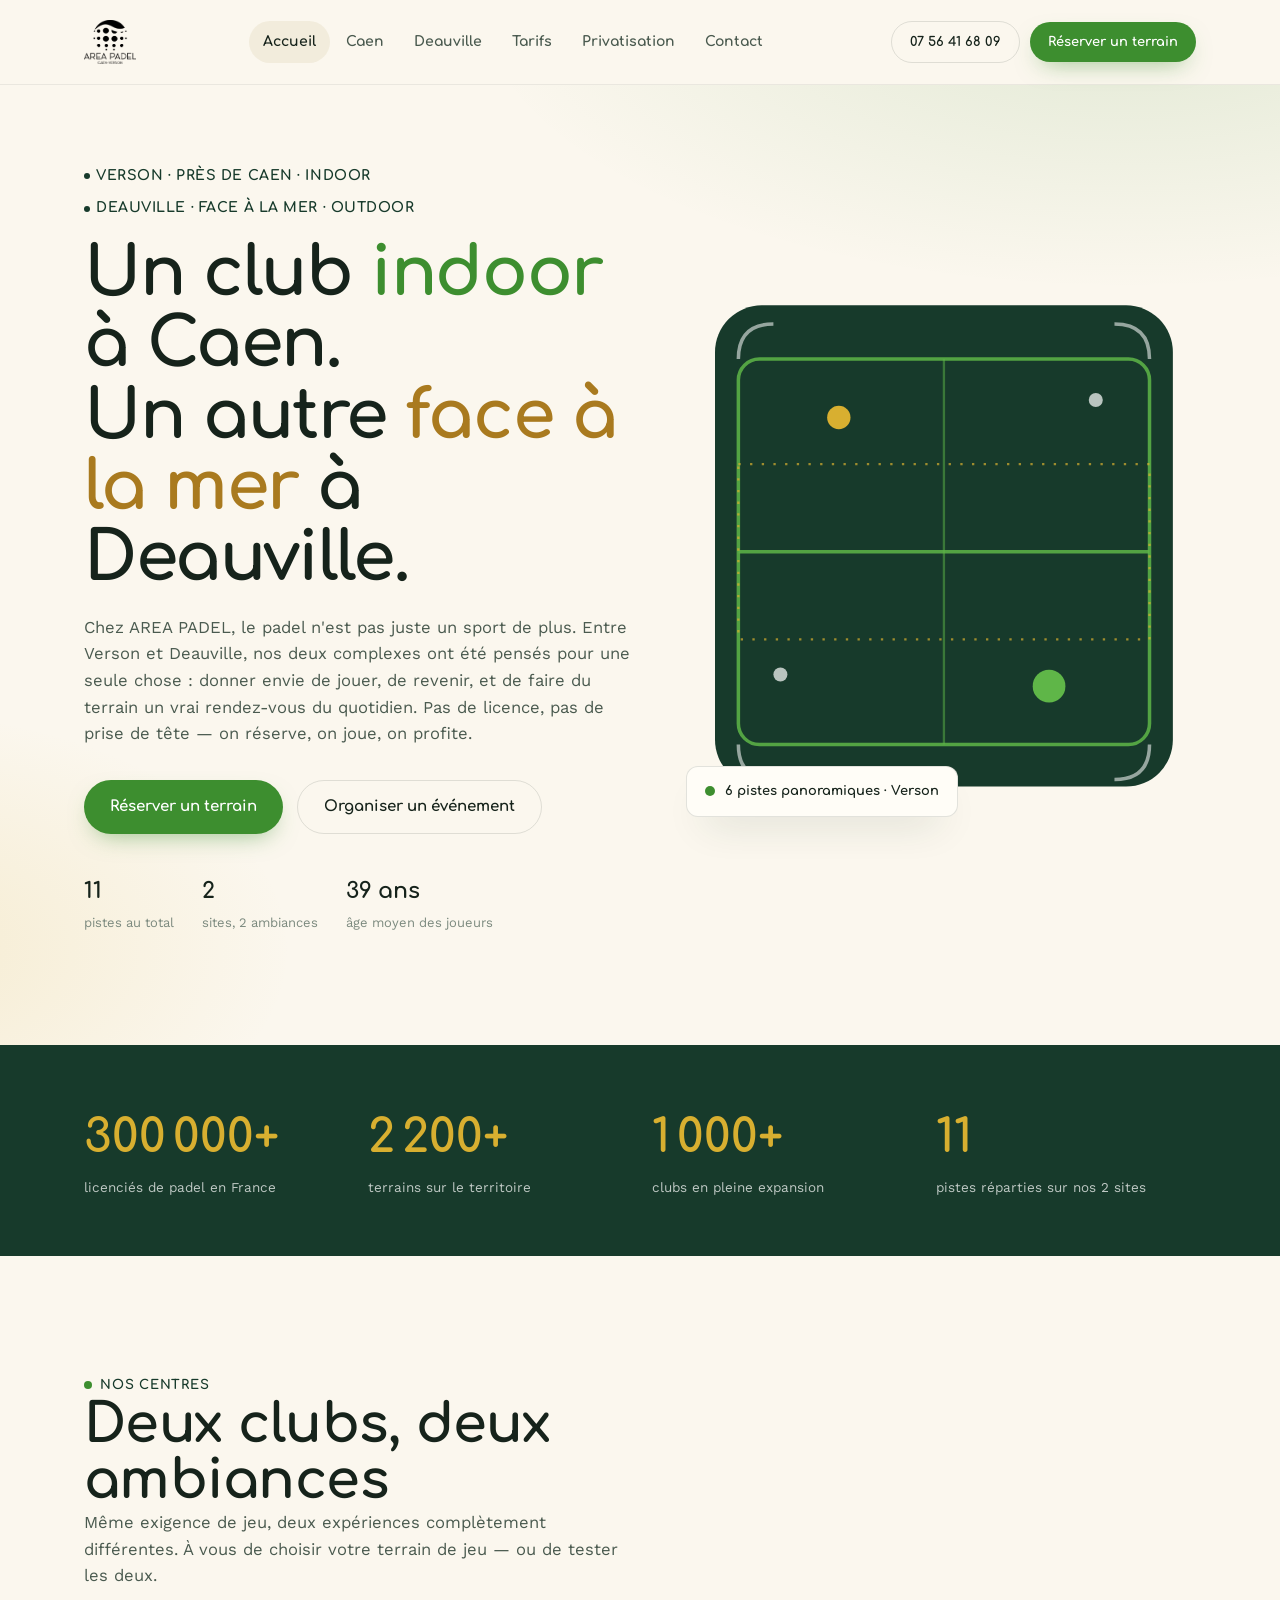
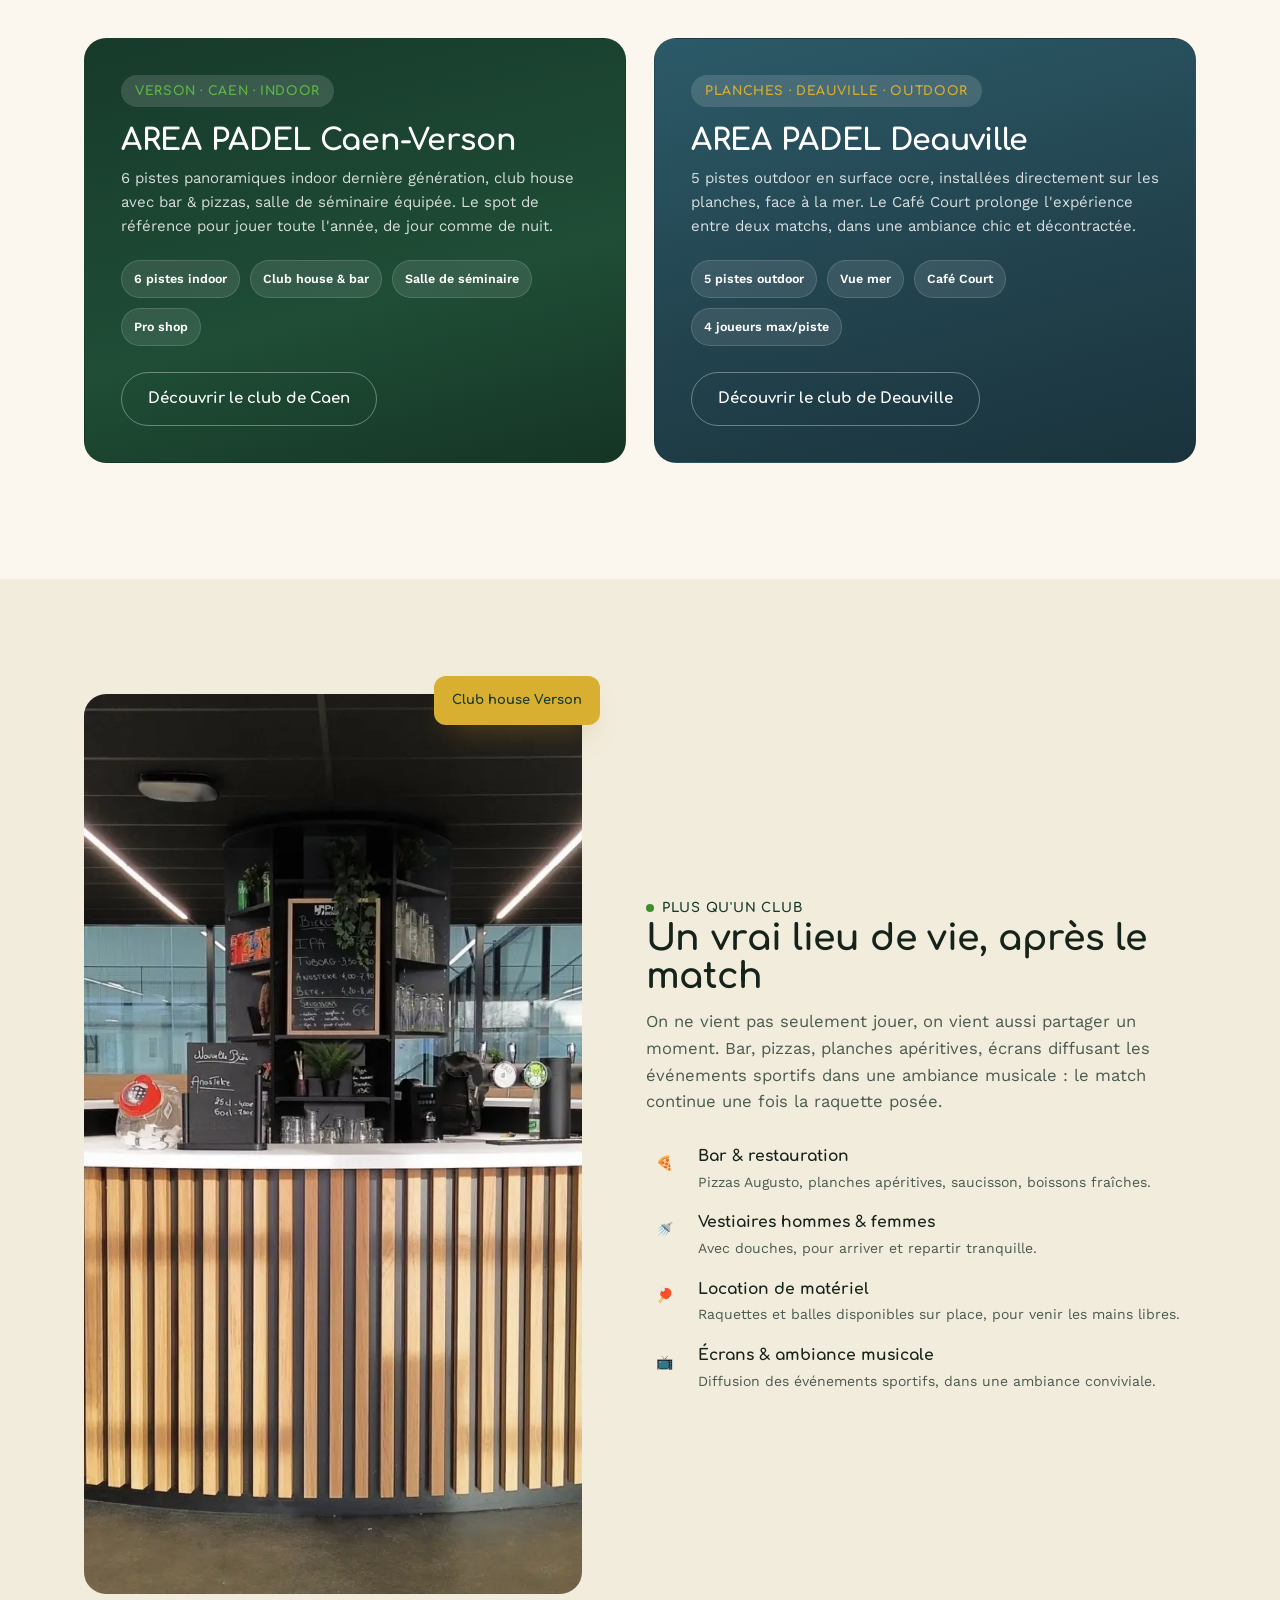
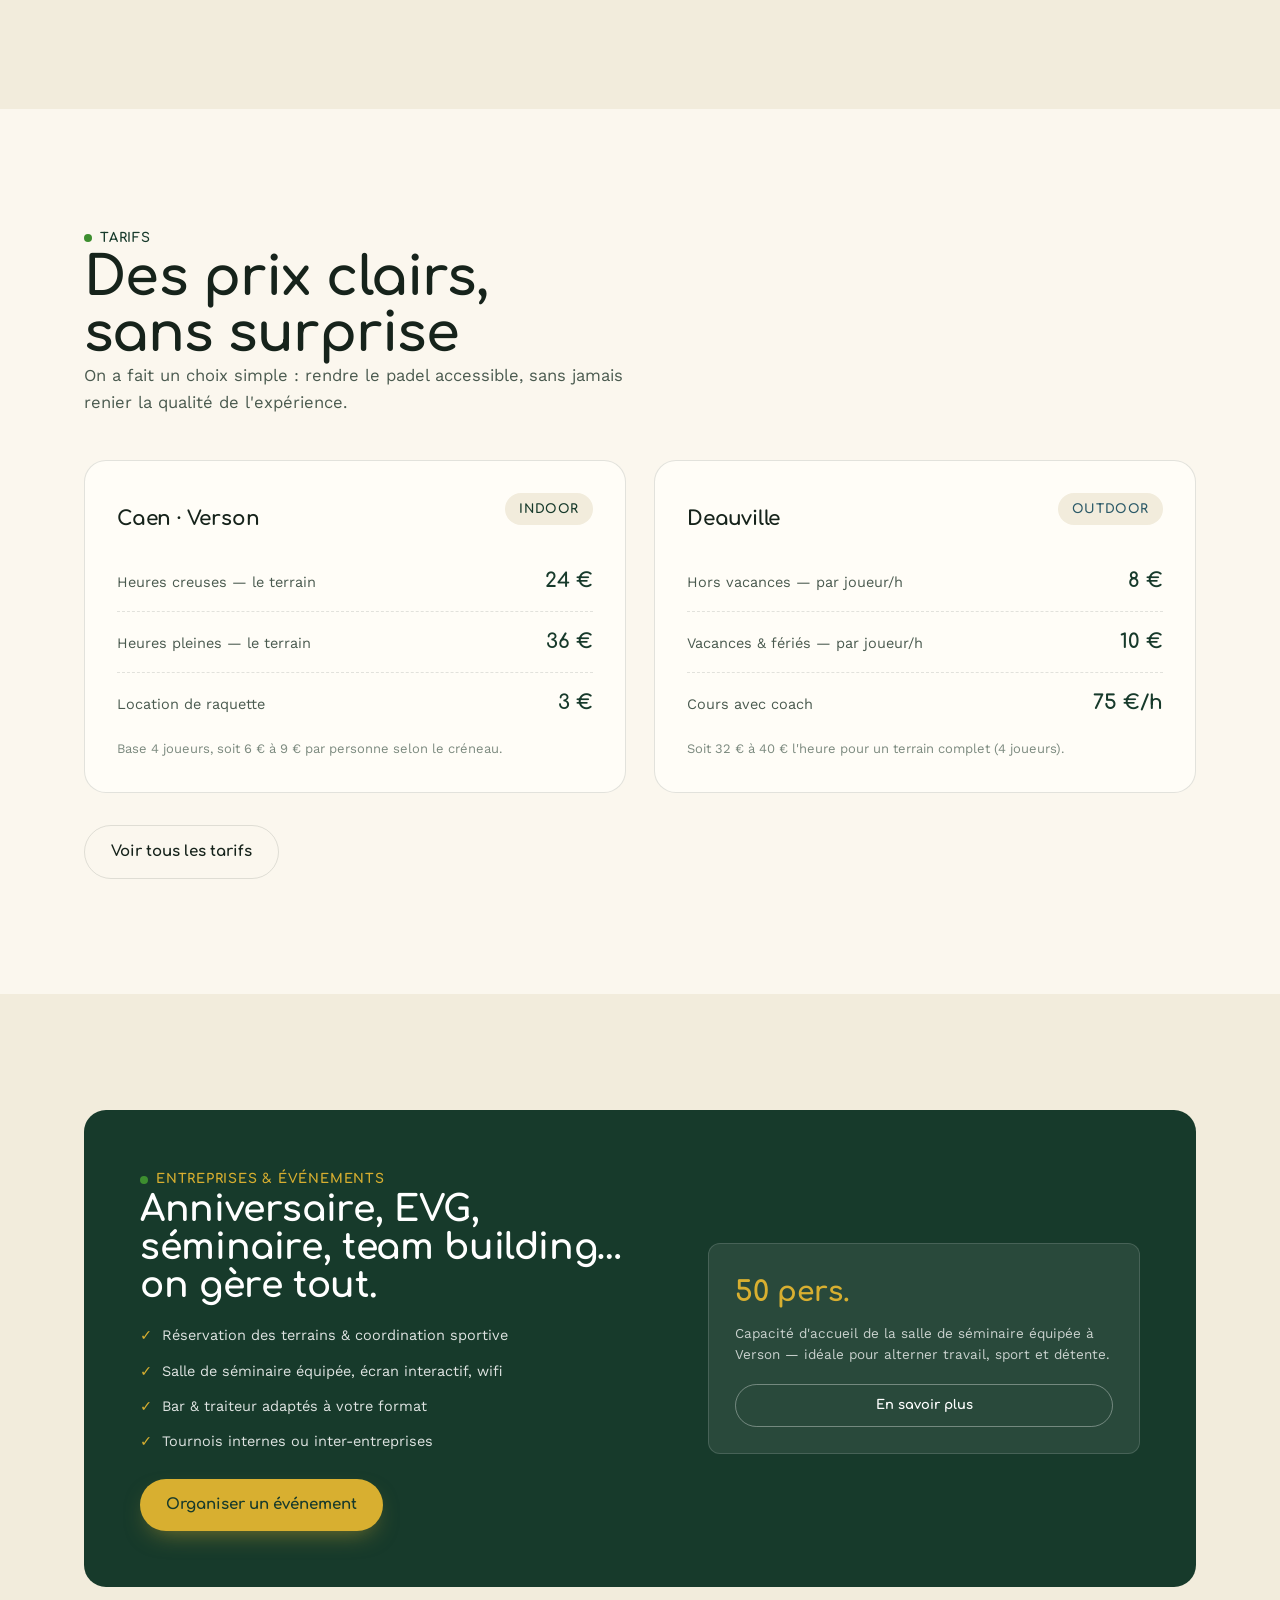
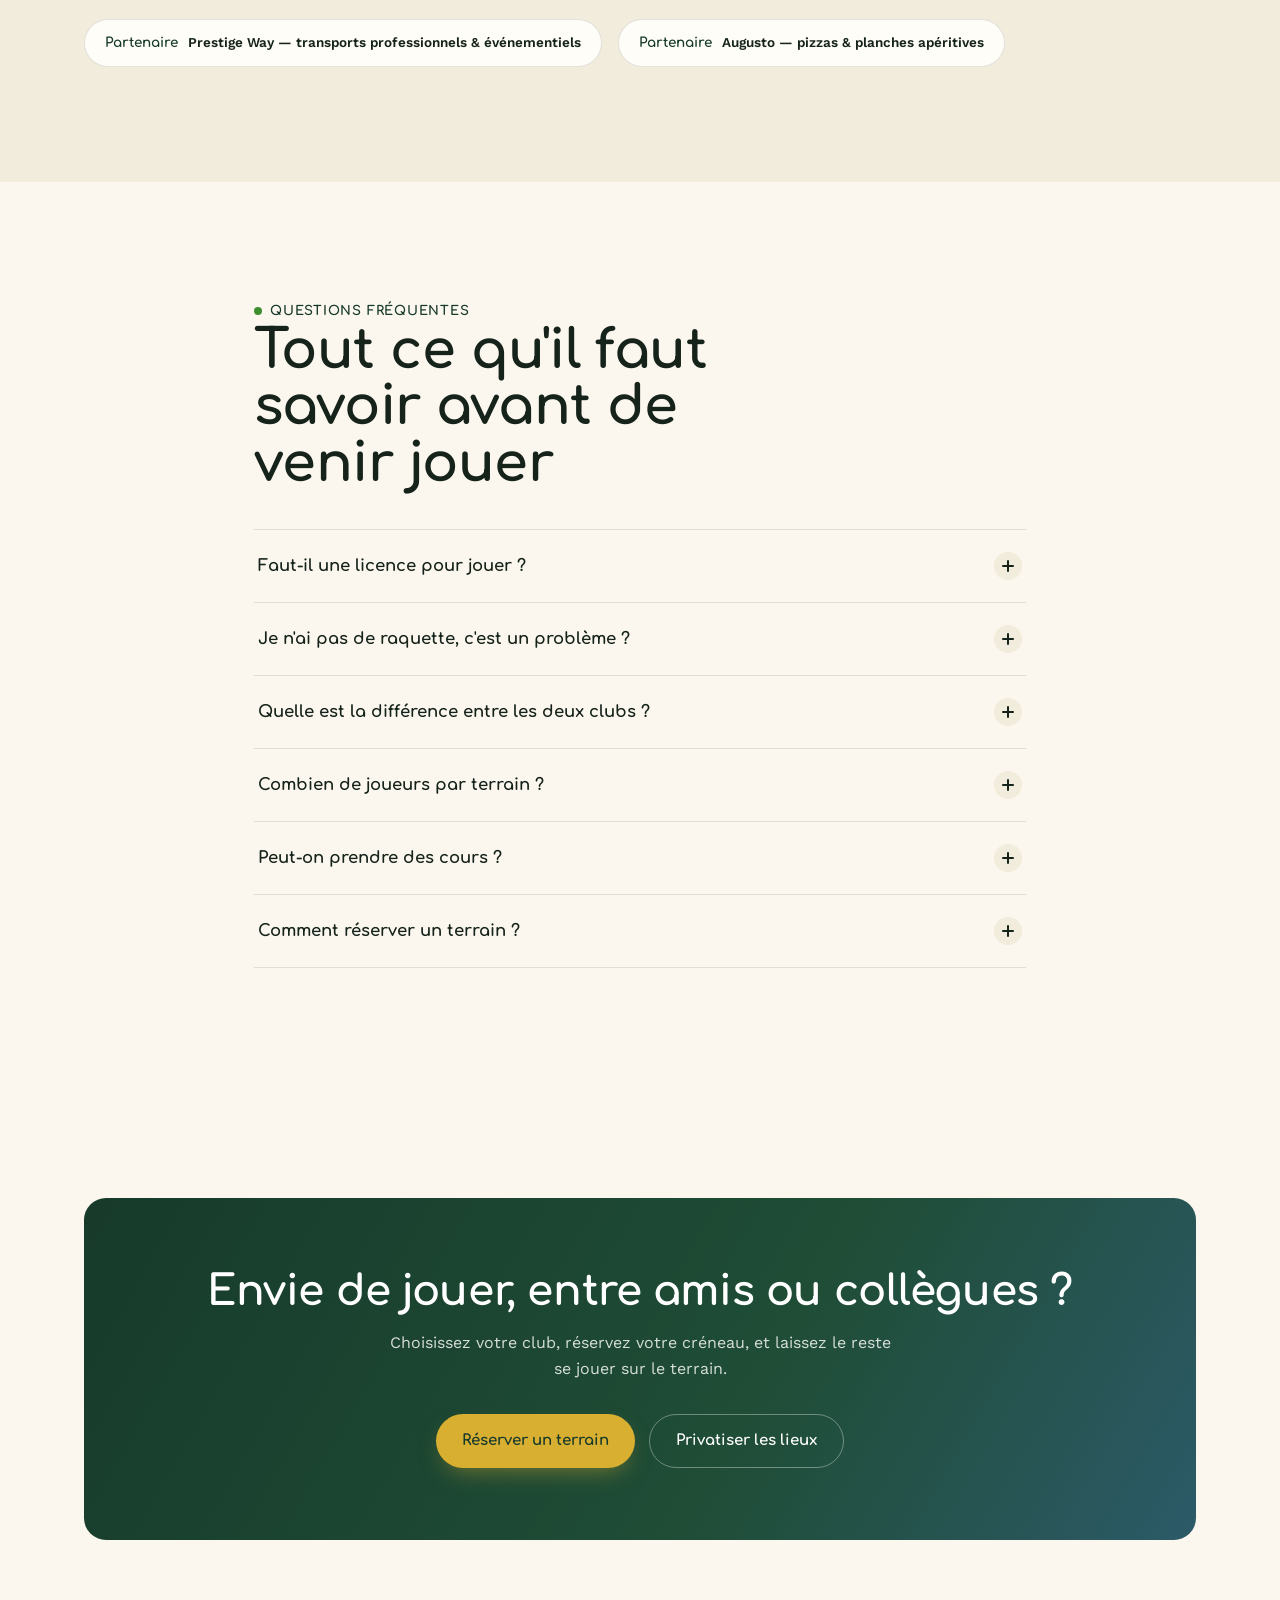
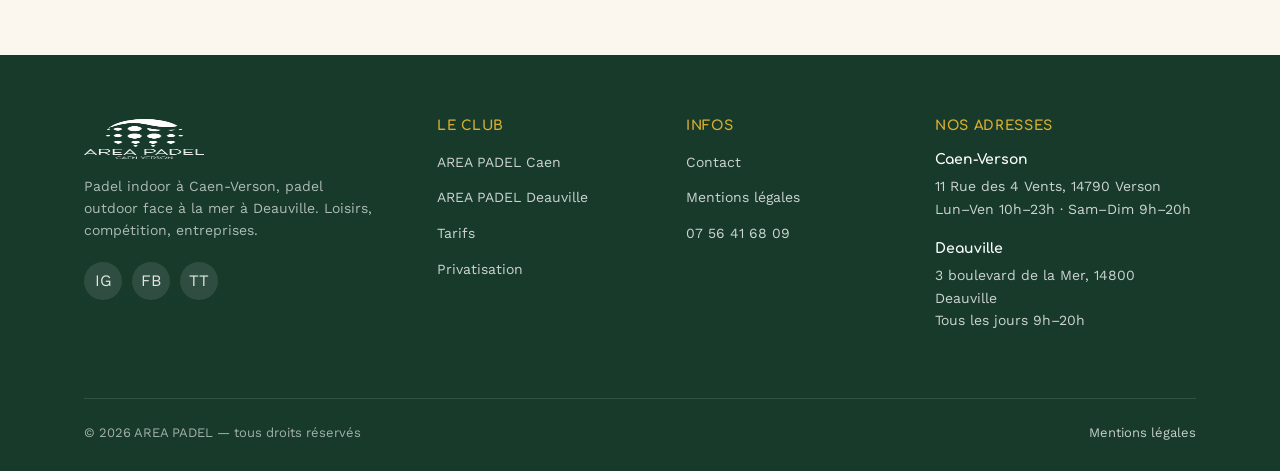
==== index.html @ 8116617e "Site AREA PADEL : accueil, Caen, Deauville, tarifs, privatisation, contact Refonte inspirée de la DA" ====
<!doctype html>
<html lang="fr">
<head>
<meta charset="UTF-8" />
<meta name="viewport" content="width=device-width, initial-scale=1" />
<title>AREA PADEL — Padel indoor à Caen (Verson) & outdoor face à la mer à Deauville</title>
<meta name="description" content="AREA PADEL, deux clubs, deux ambiances : pistes indoor panoramiques à Verson près de Caen, pistes outdoor ocre face à la mer à Deauville. Réservation, cours, privatisation entreprises." />
<link rel="canonical" href="https://www.area-padel.fr/" />
<meta property="og:type" content="website" />
<meta property="og:title" content="AREA PADEL — Padel à Caen (Verson) & Deauville" />
<meta property="og:description" content="Deux clubs, deux ambiances : indoor à Verson près de Caen, outdoor face à la mer à Deauville. Loisirs, compétition, entreprises." />
<meta property="og:image" content="https://www.area-padel.fr/assets/img/og-image.jpg" />
<meta property="og:url" content="https://www.area-padel.fr/" />
<meta property="og:locale" content="fr_FR" />
<meta name="theme-color" content="#173a2b" />
<link rel="icon" href="assets/img/favicon.svg" type="image/svg+xml" />
<link rel="preconnect" href="https://fonts.googleapis.com" />
<link rel="preconnect" href="https://fonts.gstatic.com" crossorigin />
<link rel="stylesheet" href="https://fonts.googleapis.com/css2?family=Comfortaa:wght@500;700&family=Work+Sans:wght@400;500;600&display=swap" />
<link rel="stylesheet" href="assets/styles.css" />
<link rel="stylesheet" href="assets/site.css" />
<script type="application/ld+json">
{
  "@context": "https://schema.org",
  "@graph": [
    {
      "@type": "SportsActivityLocation",
      "name": "AREA PADEL Caen-Verson",
      "url": "https://www.area-padel.fr/le-club-padel/",
      "telephone": "+33756416809",
      "address": {"@type":"PostalAddress","streetAddress":"11 Rue des 4 Vents","postalCode":"14790","addressLocality":"Verson","addressCountry":"FR"},
      "openingHoursSpecification": [
        {"@type":"OpeningHoursSpecification","dayOfWeek":["Monday","Tuesday","Wednesday","Thursday","Friday"],"opens":"10:00","closes":"23:00"},
        {"@type":"OpeningHoursSpecification","dayOfWeek":["Saturday","Sunday"],"opens":"09:00","closes":"20:00"}
      ]
    },
    {
      "@type": "SportsActivityLocation",
      "name": "AREA PADEL Deauville",
      "url": "https://www.area-padel.fr/padel-deauville/",
      "telephone": "+33626990996",
      "address": {"@type":"PostalAddress","streetAddress":"3 boulevard de la Mer","postalCode":"14800","addressLocality":"Deauville","addressCountry":"FR"},
      "openingHoursSpecification": [
        {"@type":"OpeningHoursSpecification","dayOfWeek":["Monday","Tuesday","Wednesday","Thursday","Friday","Saturday","Sunday"],"opens":"09:00","closes":"20:00"}
      ]
    }
  ]
}
</script>
</head>
<body>
<a href="#main" class="skip-link">Aller au contenu</a>

<header class="site-header">
  <div class="wrap">
    <a href="index.html" class="brand" aria-label="AREA PADEL — accueil">
      <img src="assets/img/logo-area-padel.webp" alt="AREA PADEL Caen-Verson" width="140" height="119" />
    </a>
    <nav class="main-nav" id="main-nav" aria-label="Navigation principale">
      <a href="index.html" data-page="index.html" class="is-active">Accueil</a>
      <a href="caen.html" data-page="caen.html">Caen</a>
      <a href="deauville.html" data-page="deauville.html">Deauville</a>
      <a href="tarifs.html" data-page="tarifs.html">Tarifs</a>
      <a href="privatisation.html" data-page="privatisation.html">Privatisation</a>
      <a href="contact.html" data-page="contact.html">Contact</a>
    </nav>
    <div class="header-cta">
      <a href="tel:0756416809" class="btn btn-outline btn-sm">07 56 41 68 09</a>
      <a href="contact.html" class="btn btn-primary btn-sm">Réserver un terrain</a>
    </div>
    <button class="nav-toggle" aria-label="Ouvrir le menu" aria-expanded="false" aria-controls="main-nav">
      <svg viewBox="0 0 24 24" fill="none" stroke="currentColor" stroke-width="2" stroke-linecap="round"><path d="M3 6h18M3 12h18M3 18h18"/></svg>
    </button>
  </div>
</header>

<main id="main">

  <!-- HERO -->
  <section class="hero">
    <div class="wrap">
      <div>
        <p class="hero-kicker">
          <span>Verson · près de Caen · indoor</span>
          <span>Deauville · face à la mer · outdoor</span>
        </p>
        <h1>Un club <span class="accent-green">indoor</span> à Caen.<br>Un autre <span class="accent-ocre">face à la mer</span> à Deauville.</h1>
        <p class="lead">Chez AREA PADEL, le padel n'est pas juste un sport de plus. Entre Verson et Deauville, nos deux complexes ont été pensés pour une seule chose : donner envie de jouer, de revenir, et de faire du terrain un vrai rendez-vous du quotidien. Pas de licence, pas de prise de tête — on réserve, on joue, on profite.</p>
        <div class="hero-actions">
          <a href="https://areapadelcaen.doinsport.club/home" class="btn btn-primary">Réserver un terrain</a>
          <a href="privatisation.html" class="btn btn-outline">Organiser un événement</a>
        </div>
        <div class="hero-meta">
          <div><strong>11</strong><span>pistes au total</span></div>
          <div><strong>2</strong><span>sites, 2 ambiances</span></div>
          <div><strong>39 ans</strong><span>âge moyen des joueurs</span></div>
        </div>
      </div>
      <div class="hero-art">
        <svg class="court-graphic" viewBox="0 0 420 440" fill="none" xmlns="http://www.w3.org/2000/svg" role="img" aria-label="Illustration d'un court de padel">
          <rect x="14" y="14" width="392" height="412" rx="40" fill="#173a2b"/>
          <rect x="34" y="60" width="352" height="330" rx="18" fill="none" stroke="#5fb648" stroke-width="3" opacity=".85"/>
          <line x1="34" y1="225" x2="386" y2="225" stroke="#5fb648" stroke-width="3" opacity=".85"/>
          <line x1="210" y1="60" x2="210" y2="390" stroke="#5fb648" stroke-width="2" opacity=".5"/>
          <rect x="34" y="150" width="352" height="150" rx="0" fill="none" stroke="#d8af30" stroke-width="2" stroke-dasharray="2 8" opacity=".7"/>
          <circle cx="120" cy="110" r="10" fill="#d8af30"/>
          <circle cx="300" cy="340" r="14" fill="#5fb648"/>
          <circle cx="70" cy="330" r="6" fill="#ffffff" opacity=".7"/>
          <circle cx="340" cy="95" r="6" fill="#ffffff" opacity=".7"/>
          <path d="M34 60 Q34 30 64 30" stroke="#ffffff" stroke-width="3" opacity=".55" fill="none"/>
          <path d="M386 60 Q386 30 356 30" stroke="#ffffff" stroke-width="3" opacity=".55" fill="none"/>
          <path d="M34 390 Q34 420 64 420" stroke="#ffffff" stroke-width="3" opacity=".55" fill="none"/>
          <path d="M386 390 Q386 420 356 420" stroke="#ffffff" stroke-width="3" opacity=".55" fill="none"/>
        </svg>
        <div class="hero-badge"><span class="pip"></span> 6 pistes panoramiques · Verson</div>
      </div>
    </div>
  </section>

  <!-- STATS -->
  <section class="stats-band">
    <div class="wrap">
      <div class="stat"><b class="count" data-count="300000" data-suffix="+">0</b><span>licenciés de padel en France</span></div>
      <div class="stat"><b class="count" data-count="2200" data-suffix="+">0</b><span>terrains sur le territoire</span></div>
      <div class="stat"><b class="count" data-count="1000" data-suffix="+">0</b><span>clubs en pleine expansion</span></div>
      <div class="stat"><b class="count" data-count="11">0</b><span>pistes réparties sur nos 2 sites</span></div>
    </div>
  </section>

  <!-- DEUX CLUBS -->
  <section class="section-pad">
    <div class="wrap">
      <p class="eyebrow reveal">Nos centres</p>
      <h2 class="h-lg reveal">Deux clubs, deux ambiances</h2>
      <p class="lead reveal">Même exigence de jeu, deux expériences complètement différentes. À vous de choisir votre terrain de jeu — ou de tester les deux.</p>
      <div class="clubs-grid">
        <article class="club-card reveal" data-theme="caen">
          <span class="club-tag">Verson · Caen · indoor</span>
          <h3>AREA PADEL Caen-Verson</h3>
          <p>6 pistes panoramiques indoor dernière génération, club house avec bar &amp; pizzas, salle de séminaire équipée. Le spot de référence pour jouer toute l'année, de jour comme de nuit.</p>
          <ul class="club-facts">
            <li>6 pistes indoor</li>
            <li>Club house &amp; bar</li>
            <li>Salle de séminaire</li>
            <li>Pro shop</li>
          </ul>
          <a href="caen.html" class="btn btn-outline">Découvrir le club de Caen</a>
        </article>
        <article class="club-card reveal" data-theme="deauville">
          <span class="club-tag">Planches · Deauville · outdoor</span>
          <h3>AREA PADEL Deauville</h3>
          <p>5 pistes outdoor en surface ocre, installées directement sur les planches, face à la mer. Le Café Court prolonge l'expérience entre deux matchs, dans une ambiance chic et décontractée.</p>
          <ul class="club-facts">
            <li>5 pistes outdoor</li>
            <li>Vue mer</li>
            <li>Café Court</li>
            <li>4 joueurs max/piste</li>
          </ul>
          <a href="deauville.html" class="btn btn-outline">Découvrir le club de Deauville</a>
        </article>
      </div>
    </div>
  </section>

  <!-- AMBIANCE / CLUBHOUSE -->
  <section class="section-pad" style="background:var(--paper-dim)">
    <div class="wrap ambiance">
      <div class="ambiance-media reveal">
        <img src="assets/img/clubhouse-caen.jpg" alt="Le bar du club house AREA PADEL à Verson, près de Caen" loading="lazy" width="1200" height="900" />
        <div class="ambiance-pill">Club house Verson</div>
      </div>
      <div class="reveal">
        <p class="eyebrow">Plus qu'un club</p>
        <h2 class="h-md" style="font-size:clamp(26px,3.2vw,36px)">Un vrai lieu de vie, après le match</h2>
        <p class="lead" style="margin-top:14px">On ne vient pas seulement jouer, on vient aussi partager un moment. Bar, pizzas, planches apéritives, écrans diffusant les événements sportifs dans une ambiance musicale : le match continue une fois la raquette posée.</p>
        <ul class="ambiance-list">
          <li>
            <span class="ico" aria-hidden="true">🍕</span>
            <div><strong>Bar &amp; restauration</strong><span>Pizzas Augusto, planches apéritives, saucisson, boissons fraîches.</span></div>
          </li>
          <li>
            <span class="ico" aria-hidden="true">🚿</span>
            <div><strong>Vestiaires hommes &amp; femmes</strong><span>Avec douches, pour arriver et repartir tranquille.</span></div>
          </li>
          <li>
            <span class="ico" aria-hidden="true">🏓</span>
            <div><strong>Location de matériel</strong><span>Raquettes et balles disponibles sur place, pour venir les mains libres.</span></div>
          </li>
          <li>
            <span class="ico" aria-hidden="true">📺</span>
            <div><strong>Écrans &amp; ambiance musicale</strong><span>Diffusion des événements sportifs, dans une ambiance conviviale.</span></div>
          </li>
        </ul>
      </div>
    </div>
  </section>

  <!-- TARIFS PREVIEW -->
  <section class="section-pad">
    <div class="wrap">
      <p class="eyebrow reveal">Tarifs</p>
      <h2 class="h-lg reveal">Des prix clairs, sans surprise</h2>
      <p class="lead reveal">On a fait un choix simple : rendre le padel accessible, sans jamais renier la qualité de l'expérience.</p>
      <div class="tarifs-grid">
        <div class="tarif-card reveal">
          <header><h3>Caen · Verson</h3><span class="club-tag" style="background:var(--paper-dim);color:var(--green-deep)">Indoor</span></header>
          <div class="tarif-rows">
            <div class="tarif-row"><span class="lbl">Heures creuses — le terrain</span><span class="val">24 €</span></div>
            <div class="tarif-row"><span class="lbl">Heures pleines — le terrain</span><span class="val">36 €</span></div>
            <div class="tarif-row"><span class="lbl">Location de raquette</span><span class="val">3 €</span></div>
          </div>
          <p class="tarif-note">Base 4 joueurs, soit 6 € à 9 € par personne selon le créneau.</p>
        </div>
        <div class="tarif-card reveal">
          <header><h3>Deauville</h3><span class="club-tag" style="background:var(--paper-dim);color:var(--sea)">Outdoor</span></header>
          <div class="tarif-rows">
            <div class="tarif-row"><span class="lbl">Hors vacances — par joueur/h</span><span class="val">8 €</span></div>
            <div class="tarif-row"><span class="lbl">Vacances &amp; fériés — par joueur/h</span><span class="val">10 €</span></div>
            <div class="tarif-row"><span class="lbl">Cours avec coach</span><span class="val">75 €/h</span></div>
          </div>
          <p class="tarif-note">Soit 32 € à 40 € l'heure pour un terrain complet (4 joueurs).</p>
        </div>
      </div>
      <div style="margin-top:32px"><a href="tarifs.html" class="btn btn-outline">Voir tous les tarifs</a></div>
    </div>
  </section>

  <!-- PRIVATISATION -->
  <section class="section-pad" style="background:var(--paper-dim)">
    <div class="wrap">
      <div class="priv-band reveal">
        <div>
          <p class="eyebrow" style="color:var(--ocre)">Entreprises &amp; événements</p>
          <h2 class="h-md" style="font-size:clamp(26px,3.2vw,36px);color:#fff">Anniversaire, EVG, séminaire, team building… on gère tout.</h2>
          <ul>
            <li>Réservation des terrains &amp; coordination sportive</li>
            <li>Salle de séminaire équipée, écran interactif, wifi</li>
            <li>Bar &amp; traiteur adaptés à votre format</li>
            <li>Tournois internes ou inter-entreprises</li>
          </ul>
          <div class="hero-actions" style="margin-top:26px">
            <a href="privatisation.html" class="btn btn-ocre">Organiser un événement</a>
          </div>
        </div>
        <div class="priv-side">
          <strong>50 pers.</strong>
          <p>Capacité d'accueil de la salle de séminaire équipée à Verson — idéale pour alterner travail, sport et détente.</p>
          <a href="privatisation.html" class="btn btn-ghost-light btn-sm">En savoir plus</a>
        </div>
      </div>

      <div class="partners-row reveal">
        <span class="partner-chip"><b>Partenaire</b> Prestige Way — transports professionnels &amp; événementiels</span>
        <span class="partner-chip"><b>Partenaire</b> Augusto — pizzas &amp; planches apéritives</span>
      </div>
    </div>
  </section>

  <!-- FAQ -->
  <section class="section-pad">
    <div class="wrap" style="max-width:900px">
      <p class="eyebrow reveal">Questions fréquentes</p>
      <h2 class="h-lg reveal">Tout ce qu'il faut savoir avant de venir jouer</h2>
      <div class="faq-list reveal">
        <div class="faq-item">
          <button class="faq-q" aria-expanded="false">Faut-il une licence pour jouer ? <span class="plus"></span></button>
          <div class="faq-a"><p>Non, aucune licence n'est nécessaire. Vous réservez votre créneau, vous arrivez avec vos partenaires, et le match démarre — c'est aussi simple que ça.</p></div>
        </div>
        <div class="faq-item">
          <button class="faq-q" aria-expanded="false">Je n'ai pas de raquette, c'est un problème ? <span class="plus"></span></button>
          <div class="faq-a"><p>Pas du tout. La location de raquette est disponible sur nos deux sites (3 € à Caen) et des balles sont prêtées sur place. Vous pouvez venir les mains libres.</p></div>
        </div>
        <div class="faq-item">
          <button class="faq-q" aria-expanded="false">Quelle est la différence entre les deux clubs ? <span class="plus"></span></button>
          <div class="faq-a"><p>Verson (Caen) propose 6 pistes indoor panoramiques, jouables toute l'année quelle que soit la météo. Deauville propose 5 pistes outdoor en surface ocre, installées sur les planches, face à la mer — une expérience à ciel ouvert.</p></div>
        </div>
        <div class="faq-item">
          <button class="faq-q" aria-expanded="false">Combien de joueurs par terrain ? <span class="plus"></span></button>
          <div class="faq-a"><p>Le padel se joue en double, 4 joueurs par terrain (2 contre 2). Nos tarifs sont d'ailleurs calculés sur cette base.</p></div>
        </div>
        <div class="faq-item">
          <button class="faq-q" aria-expanded="false">Peut-on prendre des cours ? <span class="plus"></span></button>
          <div class="faq-a"><p>Oui, des cours collectifs ou individuels encadrés par des coachs diplômés sont proposés sur nos deux sites. À Deauville, comptez 75 € l'heure de cours avec coach (+10 € par joueur supplémentaire).</p></div>
        </div>
        <div class="faq-item">
          <button class="faq-q" aria-expanded="false">Comment réserver un terrain ? <span class="plus"></span></button>
          <div class="faq-a"><p>À Caen-Verson, la réservation se fait en ligne. À Deauville, elle se fait par téléphone ou directement sur place, pour garder un contact simple et direct.</p></div>
        </div>
      </div>
    </div>
  </section>

  <!-- CTA -->
  <section class="section-pad">
    <div class="wrap">
      <div class="cta-band reveal">
        <h2>Envie de jouer, entre amis ou collègues ?</h2>
        <p>Choisissez votre club, réservez votre créneau, et laissez le reste se jouer sur le terrain.</p>
        <div class="hero-actions">
          <a href="https://areapadelcaen.doinsport.club/home" class="btn btn-ocre">Réserver un terrain</a>
          <a href="privatisation.html" class="btn btn-ghost-light">Privatiser les lieux</a>
        </div>
      </div>
    </div>
  </section>

</main>

<footer class="site-footer">
  <div class="wrap">
    <div class="footer-top">
      <div class="footer-brand">
        <img src="assets/img/logo-area-padel.webp" alt="AREA PADEL" width="120" height="102" />
        <p>Padel indoor à Caen-Verson, padel outdoor face à la mer à Deauville. Loisirs, compétition, entreprises.</p>
        <div class="footer-social">
          <a href="#" aria-label="Instagram">IG</a>
          <a href="#" aria-label="Facebook">FB</a>
          <a href="#" aria-label="TikTok">TT</a>
        </div>
      </div>
      <div class="footer-col">
        <h4>Le club</h4>
        <ul>
          <li><a href="caen.html">AREA PADEL Caen</a></li>
          <li><a href="deauville.html">AREA PADEL Deauville</a></li>
          <li><a href="tarifs.html">Tarifs</a></li>
          <li><a href="privatisation.html">Privatisation</a></li>
        </ul>
      </div>
      <div class="footer-col">
        <h4>Infos</h4>
        <ul>
          <li><a href="contact.html">Contact</a></li>
          <li><a href="mentions-legales.html">Mentions légales</a></li>
          <li><a href="tel:0756416809">07 56 41 68 09</a></li>
        </ul>
      </div>
      <div class="footer-col">
        <h4>Nos adresses</h4>
        <div class="footer-addr">
          <strong>Caen-Verson</strong>
          <address>11 Rue des 4 Vents, 14790 Verson<br>Lun–Ven 10h–23h · Sam–Dim 9h–20h</address>
        </div>
        <div class="footer-addr">
          <strong>Deauville</strong>
          <address>3 boulevard de la Mer, 14800 Deauville<br>Tous les jours 9h–20h</address>
        </div>
      </div>
    </div>
    <div class="footer-bottom">
      <span>© <span id="year"></span> AREA PADEL — tous droits réservés</span>
      <a href="mentions-legales.html">Mentions légales</a>
    </div>
  </div>
</footer>

<script>document.getElementById('year').textContent = new Date().getFullYear();</script>
<script src="assets/site.js"></script>
</body>
</html>
---- assets/styles.css ----
/* =========================================================
   AREA PADEL — Caen (Verson) & Deauville
   Tokens, reset & shared base layer. Loaded first on every page,
   then assets/site.css for the "Deux clubs, deux ambiances"
   component system used sitewide.
   Comfortaa (titres, rond, identité de marque existante) /
   Work Sans (texte)
   ========================================================= */

:root{
  /* paper / ink */
  --paper:#fbf7ee;
  --paper-dim:#f2ecdc;
  --card:#fffdf7;
  --ink:#16231b;
  --ink-dim:#4a5a4f;
  --ink-faint:#7c8a7f;
  --line:rgba(22,35,27,.12);
  --line-soft:rgba(22,35,27,.07);

  /* Caen — indoor, pistes panoramiques */
  --green-deep:#173a2b;
  --green:#3d8e2f;
  --green-bright:#5fb648;

  /* Deauville — outdoor, pistes ocre, mer */
  --ocre:#d8af30;
  --ocre-deep:#a97a1f;
  --sea:#2c5a68;

  --accent:var(--green);
  --accent-deep:var(--green-deep);

  --f-display:'Comfortaa', ui-rounded, sans-serif;
  --f-body:'Work Sans', system-ui, sans-serif;

  --wrap:1240px;
  --pad:clamp(20px, 5vw, 64px);
  --radius:22px;
  --radius-sm:12px;
  --ease:cubic-bezier(.22,.68,0,1);
}

*,*::before,*::after{box-sizing:border-box}
html{scroll-behavior:smooth}
@media (prefers-reduced-motion: reduce){
  html{scroll-behavior:auto}
  *,*::before,*::after{animation-duration:.001ms !important; animation-iteration-count:1 !important; transition-duration:.001ms !important; scroll-behavior:auto !important}
}
body{
  margin:0;
  background:var(--paper);
  color:var(--ink);
  font-family:var(--f-body);
  font-size:16px;
  line-height:1.6;
  -webkit-font-smoothing:antialiased;
  overflow-x:clip;
}
img{max-width:100%;display:block}
a{color:inherit;text-decoration:none}
h1,h2,h3,h4{margin:0;font-family:var(--f-display);font-weight:700;letter-spacing:-.01em;line-height:1.05}
p{margin:0}
ul{margin:0;padding:0;list-style:none}
button{font:inherit;color:inherit;background:none;border:0;cursor:pointer}

.skip-link{
  position:absolute;left:12px;top:-60px;background:var(--green);color:#fff;
  padding:10px 16px;border-radius:999px;font-weight:600;z-index:999;transition:top .2s var(--ease);
}
.skip-link:focus{top:12px}

::selection{background:var(--ocre);color:var(--green-deep)}
.count{font-variant-numeric:tabular-nums}
---- assets/site.css ----
/* =========================================================
   AREA PADEL — design system "Deux clubs, deux ambiances"
   Éditorial chaleureux : papier crème, verts pin (Caen indoor)
   et ocre/mer (Deauville outdoor), typo ronde Comfortaa, motif
   de points repris du logo. Chargé par toutes les pages après
   assets/styles.css.
   ========================================================= */

/* ---------- layout helpers ---------- */
.wrap{max-width:var(--wrap);margin-inline:auto;padding-inline:var(--pad)}
section{position:relative}
.section-pad{padding-block:clamp(56px, 9vw, 120px)}
.eyebrow{
  display:inline-flex;align-items:center;gap:8px;
  font-family:var(--f-display);font-weight:700;font-size:13px;letter-spacing:.06em;text-transform:uppercase;
  color:var(--accent-deep);
}
.eyebrow::before{content:"";width:8px;height:8px;border-radius:50%;background:var(--accent)}
h2.h-lg{font-size:clamp(32px,4.6vw,54px);max-width:16ch}
h3.h-md{font-size:clamp(22px,2.6vw,30px)}
.lead{font-size:clamp(16px,1.3vw,19px);color:var(--ink-dim);max-width:56ch}
.reveal{opacity:0;transform:translateY(18px);transition:opacity .7s var(--ease),transform .7s var(--ease)}
.reveal.is-visible{opacity:1;transform:none}

/* dotted-ball motif, echoes the AREA PADEL mark */
.dots{position:absolute;inset:auto auto auto auto;pointer-events:none;opacity:.5}
.dots svg{display:block}

/* ---------- buttons ---------- */
.btn{
  display:inline-flex;align-items:center;justify-content:center;gap:8px;
  padding:14px 26px;border-radius:999px;font-family:var(--f-display);font-weight:700;font-size:15px;
  transition:transform .25s var(--ease),box-shadow .25s var(--ease),background .25s var(--ease);
  white-space:nowrap;
}
.btn-primary{background:var(--green);color:#fff;box-shadow:0 10px 24px -10px rgba(61,142,47,.55)}
.btn-primary:hover{transform:translateY(-2px);box-shadow:0 14px 28px -10px rgba(61,142,47,.65)}
.btn-ocre{background:var(--ocre);color:var(--green-deep);box-shadow:0 10px 24px -10px rgba(216,175,48,.55)}
.btn-ocre:hover{transform:translateY(-2px)}
.btn-outline{border:1.5px solid var(--line);color:var(--ink)}
.btn-outline:hover{border-color:var(--accent);color:var(--accent-deep)}
.btn-ghost-light{border:1.5px solid rgba(255,255,255,.35);color:#fff}
.btn-ghost-light:hover{border-color:#fff}
.btn-sm{padding:10px 18px;font-size:13px}

/* ---------- header ---------- */
.site-header{
  position:sticky;top:0;z-index:100;
  background:rgba(251,247,238,.97);
  border-bottom:1px solid var(--line-soft);
}
.site-header .wrap{display:flex;align-items:center;justify-content:space-between;gap:24px;height:84px}
.brand{display:flex;align-items:center;gap:10px}
.brand img{height:44px;width:auto}
.main-nav{display:flex;align-items:center;gap:2px}
.main-nav a{
  padding:10px 14px;border-radius:999px;font-family:var(--f-display);font-weight:700;font-size:14px;
  color:var(--ink-dim);transition:background .2s var(--ease),color .2s var(--ease);
}
.main-nav a:hover,.main-nav a.is-active{background:var(--paper-dim);color:var(--ink)}
.header-cta{display:flex;align-items:center;gap:10px}
.nav-toggle{display:none;width:44px;height:44px;border-radius:999px;background:var(--paper-dim);align-items:center;justify-content:center}
.nav-toggle svg{width:20px;height:20px}

@media (max-width:980px){
  .main-nav{
    position:fixed;inset:84px 0 0 0;background:var(--paper);flex-direction:column;align-items:stretch;
    padding:16px;gap:4px;transform:translateY(-8px);opacity:0;pointer-events:none;transition:opacity .25s var(--ease),transform .25s var(--ease);
    overflow-y:auto;
  }
  .main-nav.is-open{opacity:1;transform:none;pointer-events:auto}
  .main-nav a{padding:16px 18px;font-size:18px;border-bottom:1px solid var(--line-soft)}
  .header-cta .btn:not(.btn-sm-mobile){display:none}
  .nav-toggle{display:flex}
}
@media (max-width:560px){
  .header-cta{display:none}
}

/* ---------- hero ---------- */
.hero{
  padding-block:clamp(40px,7vw,80px) clamp(64px,9vw,110px);
  background:
    radial-gradient(1100px 500px at 88% -10%, rgba(61,142,47,.14), transparent 60%),
    radial-gradient(700px 400px at -10% 90%, rgba(216,175,48,.16), transparent 60%);
  overflow:clip;
}
.hero .wrap{display:grid;grid-template-columns:1.05fr .95fr;gap:clamp(24px,4vw,64px);align-items:center}
@media (max-width:980px){.hero .wrap{grid-template-columns:1fr}.hero-art{order:-1;max-width:420px;margin-inline:auto}}
.hero-kicker{font-family:var(--f-display);font-weight:700;color:var(--accent-deep);letter-spacing:.04em;text-transform:uppercase;font-size:14px;display:flex;gap:10px;align-items:center;flex-wrap:wrap;margin-bottom:18px}
.hero-kicker span{display:inline-flex;align-items:center;gap:6px}
.hero-kicker span::before{content:"";width:6px;height:6px;border-radius:50%;background:currentColor}
.hero h1{font-size:clamp(38px,5.6vw,68px);letter-spacing:-.02em}
.hero h1 .accent-green{color:var(--green)}
.hero h1 .accent-ocre{color:var(--ocre-deep)}
.hero p.lead{margin-top:20px}
.hero-actions{display:flex;flex-wrap:wrap;gap:14px;margin-top:32px}
.hero-meta{display:flex;gap:28px;margin-top:40px;flex-wrap:wrap}
.hero-meta div strong{display:block;font-family:var(--f-display);font-size:22px}
.hero-meta div span{font-size:13px;color:var(--ink-faint)}

.hero-art{position:relative;aspect-ratio:1/1.02}
.court-graphic{width:100%;height:100%}
.hero-badge{
  position:absolute;bottom:-6px;left:-6px;background:var(--card);border:1px solid var(--line);
  border-radius:var(--radius-sm);padding:14px 18px;box-shadow:0 20px 40px -20px rgba(23,58,43,.3);
  display:flex;align-items:center;gap:10px;font-family:var(--f-display);font-weight:700;font-size:13px;
}
.hero-badge .pip{width:10px;height:10px;border-radius:50%;background:var(--green)}

/* ---------- stats band ---------- */
.stats-band{background:var(--green-deep);color:#fff;padding-block:56px}
.stats-band .wrap{display:grid;grid-template-columns:repeat(4,1fr);gap:24px}
.stat b{display:block;font-family:var(--f-display);font-size:clamp(30px,3.6vw,46px);color:var(--ocre)}
.stat span{font-size:13.5px;color:rgba(255,255,255,.72)}
@media (max-width:800px){.stats-band .wrap{grid-template-columns:repeat(2,1fr)}}

/* ---------- clubs comparison ---------- */
.clubs-grid{display:grid;grid-template-columns:1fr 1fr;gap:28px;margin-top:48px}
.club-card{
  border-radius:var(--radius);padding:36px;position:relative;overflow:clip;
  border:1px solid var(--line);background:var(--card);
}
.club-card[data-theme="caen"]{background:linear-gradient(165deg,#173a2b,#1f4d36 60%,#153524)}
.club-card[data-theme="deauville"]{background:linear-gradient(165deg,#2c5a68,#22434e 55%,#1a333c)}
.club-card[data-theme="caen"],.club-card[data-theme="deauville"]{color:#fff}
.club-tag{
  display:inline-flex;font-family:var(--f-display);font-weight:700;font-size:12.5px;letter-spacing:.05em;
  text-transform:uppercase;padding:6px 14px;border-radius:999px;background:rgba(255,255,255,.14);margin-bottom:18px;
}
.club-card[data-theme="caen"] .club-tag{color:var(--green-bright)}
.club-card[data-theme="deauville"] .club-tag{color:var(--ocre)}
.club-card h3{font-size:clamp(24px,2.6vw,30px);margin-bottom:10px}
.club-card p{color:rgba(255,255,255,.82);font-size:15px}
.club-facts{display:flex;flex-wrap:wrap;gap:10px;margin-top:22px}
.club-facts li{
  font-size:12.5px;font-weight:600;background:rgba(255,255,255,.1);padding:8px 12px;border-radius:999px;
  border:1px solid rgba(255,255,255,.14);
}
.club-card .btn{margin-top:26px}
.club-card .btn-outline{border-color:rgba(255,255,255,.35);color:#fff}
.club-card .btn-outline:hover{border-color:#fff;background:rgba(255,255,255,.08)}
@media (max-width:860px){.clubs-grid{grid-template-columns:1fr}}

/* ---------- ambiance / clubhouse ---------- */
.ambiance{display:grid;grid-template-columns:.95fr 1.05fr;gap:clamp(28px,5vw,64px);align-items:center}
.ambiance-media{position:relative}
.ambiance-media img{border-radius:var(--radius);width:100%;aspect-ratio:4/3;object-fit:cover}
.ambiance-pill{
  position:absolute;top:-18px;right:-18px;background:var(--ocre);color:var(--green-deep);
  border-radius:var(--radius-sm);padding:14px 18px;font-family:var(--f-display);font-weight:700;font-size:13px;
  box-shadow:0 16px 30px -16px rgba(169,122,31,.6);
}
.ambiance-list{display:grid;gap:16px;margin-top:28px}
.ambiance-list li{display:flex;gap:14px;align-items:flex-start}
.ambiance-list .ico{
  flex:none;width:38px;height:38px;border-radius:50%;background:var(--paper-dim);
  display:flex;align-items:center;justify-content:center;color:var(--accent-deep);
}
.ambiance-list strong{display:block;font-family:var(--f-display);font-size:15.5px}
.ambiance-list span{font-size:14px;color:var(--ink-dim)}
@media (max-width:880px){.ambiance{grid-template-columns:1fr}.ambiance-media{order:2}}

/* ---------- tarifs ---------- */
.tarifs-grid{display:grid;grid-template-columns:1fr 1fr;gap:28px;margin-top:44px}
.tarif-card{border:1px solid var(--line);border-radius:var(--radius);background:var(--card);padding:32px;overflow:clip}
.tarif-card header{display:flex;justify-content:space-between;align-items:center;margin-bottom:22px}
.tarif-card header h3{font-size:20px}
.tarif-rows{display:grid;gap:14px}
.tarif-row{
  display:flex;justify-content:space-between;align-items:baseline;gap:12px;
  padding-bottom:14px;border-bottom:1px dashed var(--line);
}
.tarif-row:last-child{border-bottom:0;padding-bottom:0}
.tarif-row .lbl{font-size:14.5px;color:var(--ink-dim)}
.tarif-row .val{font-family:var(--f-display);font-weight:700;font-size:20px;color:var(--accent-deep)}
.tarif-note{margin-top:20px;font-size:13px;color:var(--ink-faint)}

/* ---------- privatisation band ---------- */
.priv-band{
  border-radius:var(--radius);background:var(--green-deep);color:#fff;
  padding:clamp(32px,5vw,56px);display:grid;grid-template-columns:1.1fr .9fr;gap:40px;align-items:center;
  position:relative;overflow:clip;
}
.priv-band ul{display:grid;gap:12px;margin-top:20px}
.priv-band ul li{display:flex;gap:10px;font-size:14.5px;color:rgba(255,255,255,.86)}
.priv-band ul li::before{content:"✓";color:var(--ocre);font-weight:700}
.priv-side{background:rgba(255,255,255,.08);border:1px solid rgba(255,255,255,.14);border-radius:var(--radius-sm);padding:26px}
.priv-side strong{font-family:var(--f-display);font-size:28px;display:block;color:var(--ocre)}
.priv-side p{font-size:13.5px;color:rgba(255,255,255,.75);margin-top:8px}
.priv-side .btn{margin-top:18px;width:100%}
@media (max-width:860px){.priv-band{grid-template-columns:1fr}}

/* ---------- partners ---------- */
.partners-row{display:flex;flex-wrap:wrap;gap:16px;margin-top:32px}
.partner-chip{
  border:1px solid var(--line);border-radius:999px;padding:12px 20px;font-size:13.5px;font-weight:600;
  display:flex;gap:10px;align-items:center;background:var(--card);
}
.partner-chip b{font-family:var(--f-display);color:var(--accent-deep)}

/* ---------- FAQ ---------- */
.faq-list{margin-top:36px;border-top:1px solid var(--line)}
.faq-item{border-bottom:1px solid var(--line)}
.faq-q{
  width:100%;display:flex;justify-content:space-between;align-items:center;gap:16px;
  padding:22px 4px;text-align:left;font-family:var(--f-display);font-weight:700;font-size:16.5px;
}
.faq-q .plus{flex:none;width:28px;height:28px;border-radius:50%;background:var(--paper-dim);position:relative;transition:transform .3s var(--ease),background .3s var(--ease)}
.faq-q .plus::before,.faq-q .plus::after{content:"";position:absolute;background:var(--ink);border-radius:2px}
.faq-q .plus::before{left:8px;right:8px;top:13px;height:2px}
.faq-q .plus::after{top:8px;bottom:8px;left:13px;width:2px;transition:opacity .25s var(--ease)}
.faq-item.is-open .plus{background:var(--accent);transform:rotate(180deg)}
.faq-item.is-open .plus::before,.faq-item.is-open .plus::after{background:#fff}
.faq-item.is-open .plus::after{opacity:0}
.faq-a{max-height:0;overflow:hidden;transition:max-height .35s var(--ease)}
.faq-a p{padding:0 4px 22px;color:var(--ink-dim);font-size:15px;max-width:64ch}

/* ---------- CTA band ---------- */
.cta-band{
  border-radius:var(--radius);background:linear-gradient(120deg,var(--green-deep),#1f4d36 60%,var(--sea));
  color:#fff;padding:clamp(40px,6vw,72px);text-align:center;position:relative;overflow:clip;
}
.cta-band h2{font-size:clamp(28px,4vw,42px)}
.cta-band p{color:rgba(255,255,255,.82);margin:16px auto 0;max-width:52ch}
.cta-band .hero-actions{justify-content:center}

/* ---------- footer ---------- */
.site-footer{background:var(--green-deep);color:rgba(255,255,255,.85);padding-block:64px 28px}
.footer-top{display:grid;grid-template-columns:1.2fr .8fr .8fr 1fr;gap:40px}
.footer-brand img{height:40px;filter:brightness(0) invert(1)}
.footer-brand p{margin-top:16px;font-size:14px;color:rgba(255,255,255,.65);max-width:32ch}
.footer-social{display:flex;gap:10px;margin-top:20px}
.footer-social a{width:38px;height:38px;border-radius:50%;background:rgba(255,255,255,.1);display:flex;align-items:center;justify-content:center}
.footer-col h4{font-family:var(--f-display);font-size:13.5px;text-transform:uppercase;letter-spacing:.05em;color:var(--ocre);margin-bottom:16px}
.footer-col ul{display:grid;gap:10px}
.footer-col a,.footer-col address{font-size:14px;color:rgba(255,255,255,.78);font-style:normal}
.footer-col a:hover{color:#fff}
.footer-addr{margin-bottom:18px}
.footer-addr strong{display:block;font-family:var(--f-display);font-size:14px;color:#fff;margin-bottom:4px}
.footer-bottom{
  margin-top:48px;padding-top:24px;border-top:1px solid rgba(255,255,255,.12);
  display:flex;justify-content:space-between;flex-wrap:wrap;gap:12px;font-size:13px;color:rgba(255,255,255,.6);
}
.footer-bottom a{color:rgba(255,255,255,.75)}
.footer-bottom a:hover{color:#fff}
@media (max-width:900px){.footer-top{grid-template-columns:1fr 1fr;gap:32px}}
@media (max-width:560px){.footer-top{grid-template-columns:1fr}}

/* ---------- inner page hero (sous-pages) ---------- */
.page-hero{padding-block:clamp(48px,7vw,84px) clamp(40px,6vw,64px)}
.page-hero.theme-caen{background:linear-gradient(180deg,#173a2b,#f7f2e7 130%)}
.page-hero.theme-deauville{background:linear-gradient(180deg,#2c5a68,#f7f2e7 130%)}
.page-hero.theme-caen,.page-hero.theme-deauville{color:#fff}
.page-hero .eyebrow{color:var(--ocre)}
.page-hero .eyebrow::before{background:var(--ocre)}
.page-hero h1{font-size:clamp(34px,5vw,58px);max-width:20ch}
.page-hero p.lead{color:rgba(255,255,255,.86);margin-top:18px}
.breadcrumb{font-size:13px;color:rgba(255,255,255,.65);margin-bottom:18px;display:flex;gap:8px;align-items:center}
.breadcrumb a:hover{color:#fff}

.split{display:grid;grid-template-columns:1fr 1fr;gap:clamp(28px,5vw,64px);align-items:start}
.split.reverse{direction:rtl}
.split.reverse>*{direction:ltr}
@media (max-width:880px){.split{grid-template-columns:1fr}}

.facts-grid{display:grid;grid-template-columns:repeat(3,1fr);gap:18px;margin-top:20px}
.fact-box{border:1px solid var(--line);border-radius:var(--radius-sm);padding:20px;background:var(--card)}
.fact-box b{display:block;font-family:var(--f-display);font-size:24px;color:var(--accent-deep)}
.fact-box span{font-size:13px;color:var(--ink-faint)}
@media (max-width:700px){.facts-grid{grid-template-columns:1fr 1fr}}

/* ---------- contact page ---------- */
.contact-grid{display:grid;grid-template-columns:1fr 1fr;gap:48px;align-items:start}
.form-field{display:grid;gap:8px;margin-bottom:18px}
.form-field label{font-size:13.5px;font-weight:600;color:var(--ink-dim)}
.form-field input,.form-field select,.form-field textarea{
  border:1.5px solid var(--line);border-radius:var(--radius-sm);padding:13px 16px;font-family:var(--f-body);
  font-size:15px;background:var(--card);color:var(--ink);
}
.form-field input:focus,.form-field select:focus,.form-field textarea:focus{outline:2px solid var(--accent);outline-offset:1px}
.form-row{display:grid;grid-template-columns:1fr 1fr;gap:16px}
@media (max-width:560px){.form-row{grid-template-columns:1fr}.contact-grid{grid-template-columns:1fr}}
.contact-card{border:1px solid var(--line);border-radius:var(--radius);padding:28px;background:var(--card);margin-bottom:18px}
.contact-card h3{font-size:17px;margin-bottom:14px}
.map-frame{border-radius:var(--radius);overflow:clip;border:1px solid var(--line);aspect-ratio:16/10;width:100%}
.map-frame iframe{width:100%;height:100%;border:0}

/* ---------- mentions légales ---------- */
.legal-body{max-width:74ch}
.legal-body h2{font-size:22px;margin-top:40px;margin-bottom:12px}
.legal-body p,.legal-body li{font-size:15px;color:var(--ink-dim);margin-bottom:10px}
.legal-body ul{padding-left:20px;list-style:disc}
.legal-todo{background:#fff4de;border:1px dashed var(--ocre-deep);border-radius:var(--radius-sm);padding:2px 8px;font-weight:600;color:var(--ocre-deep)}
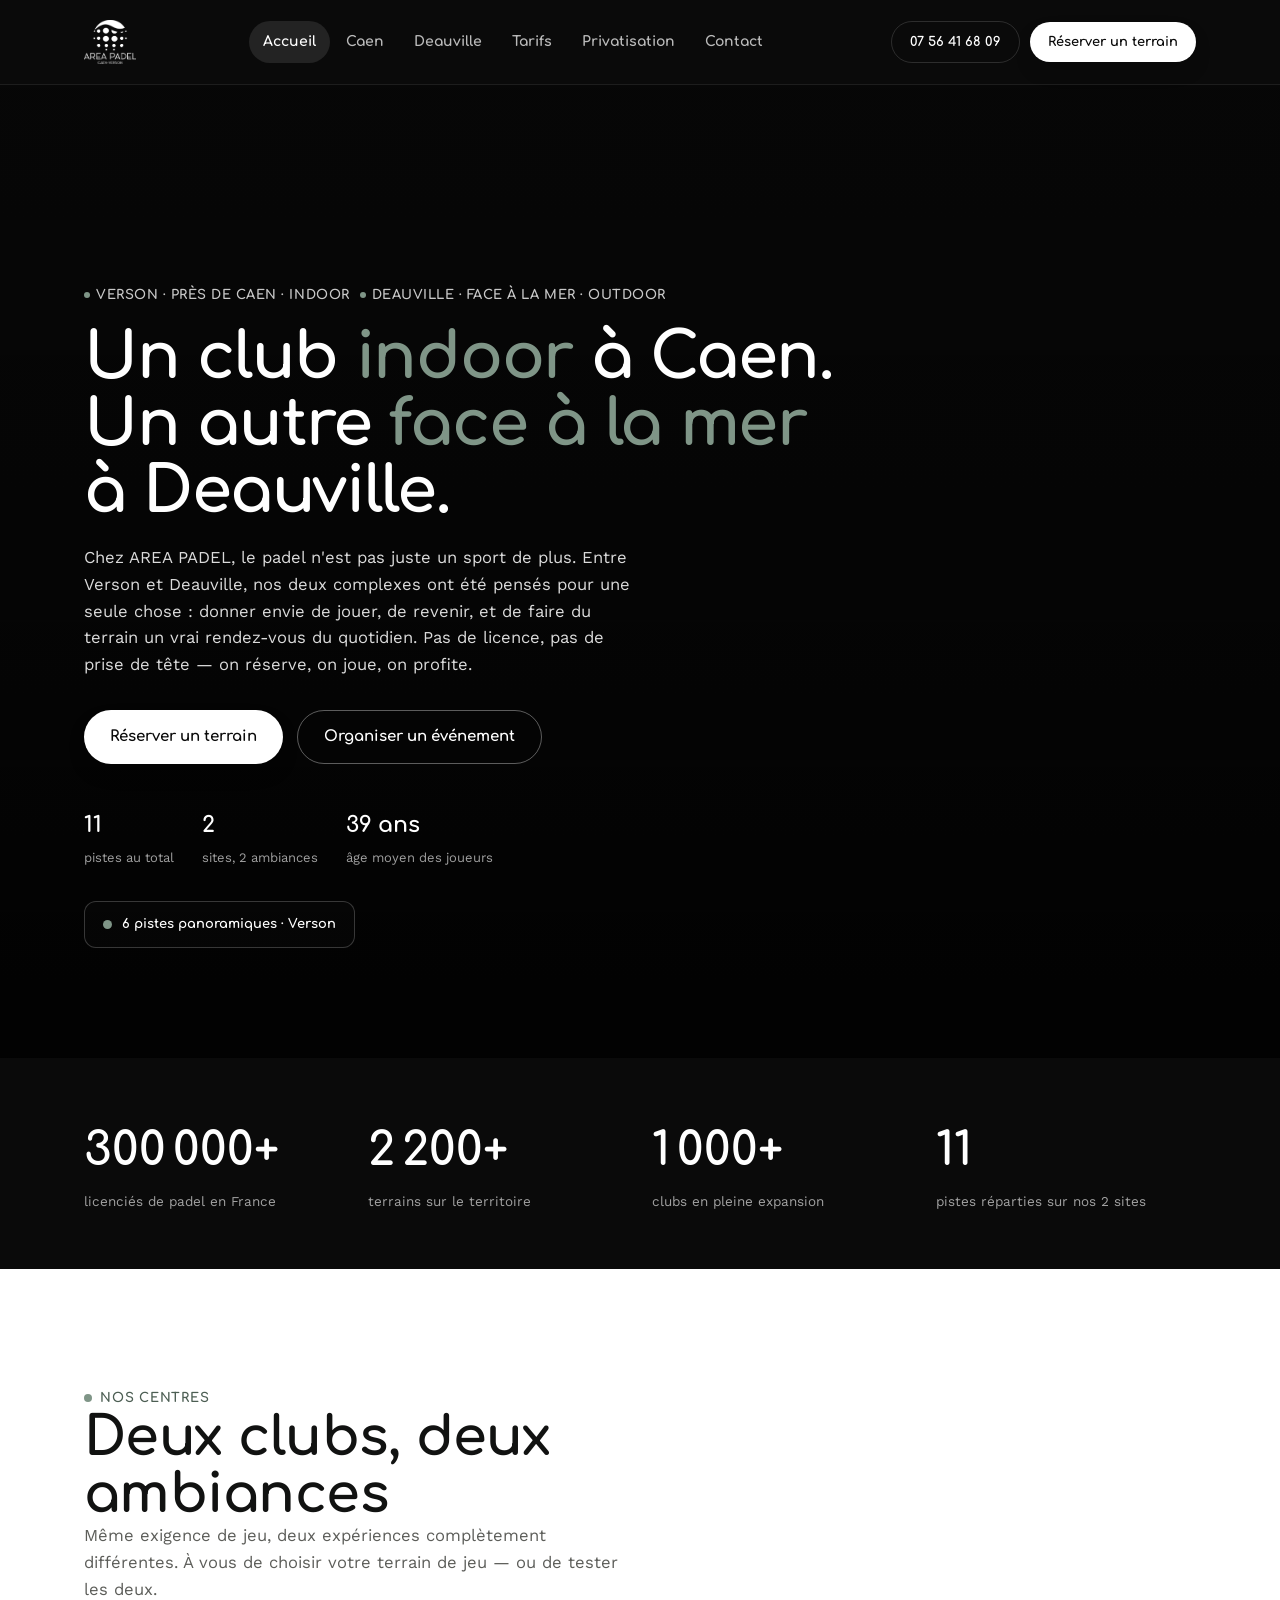
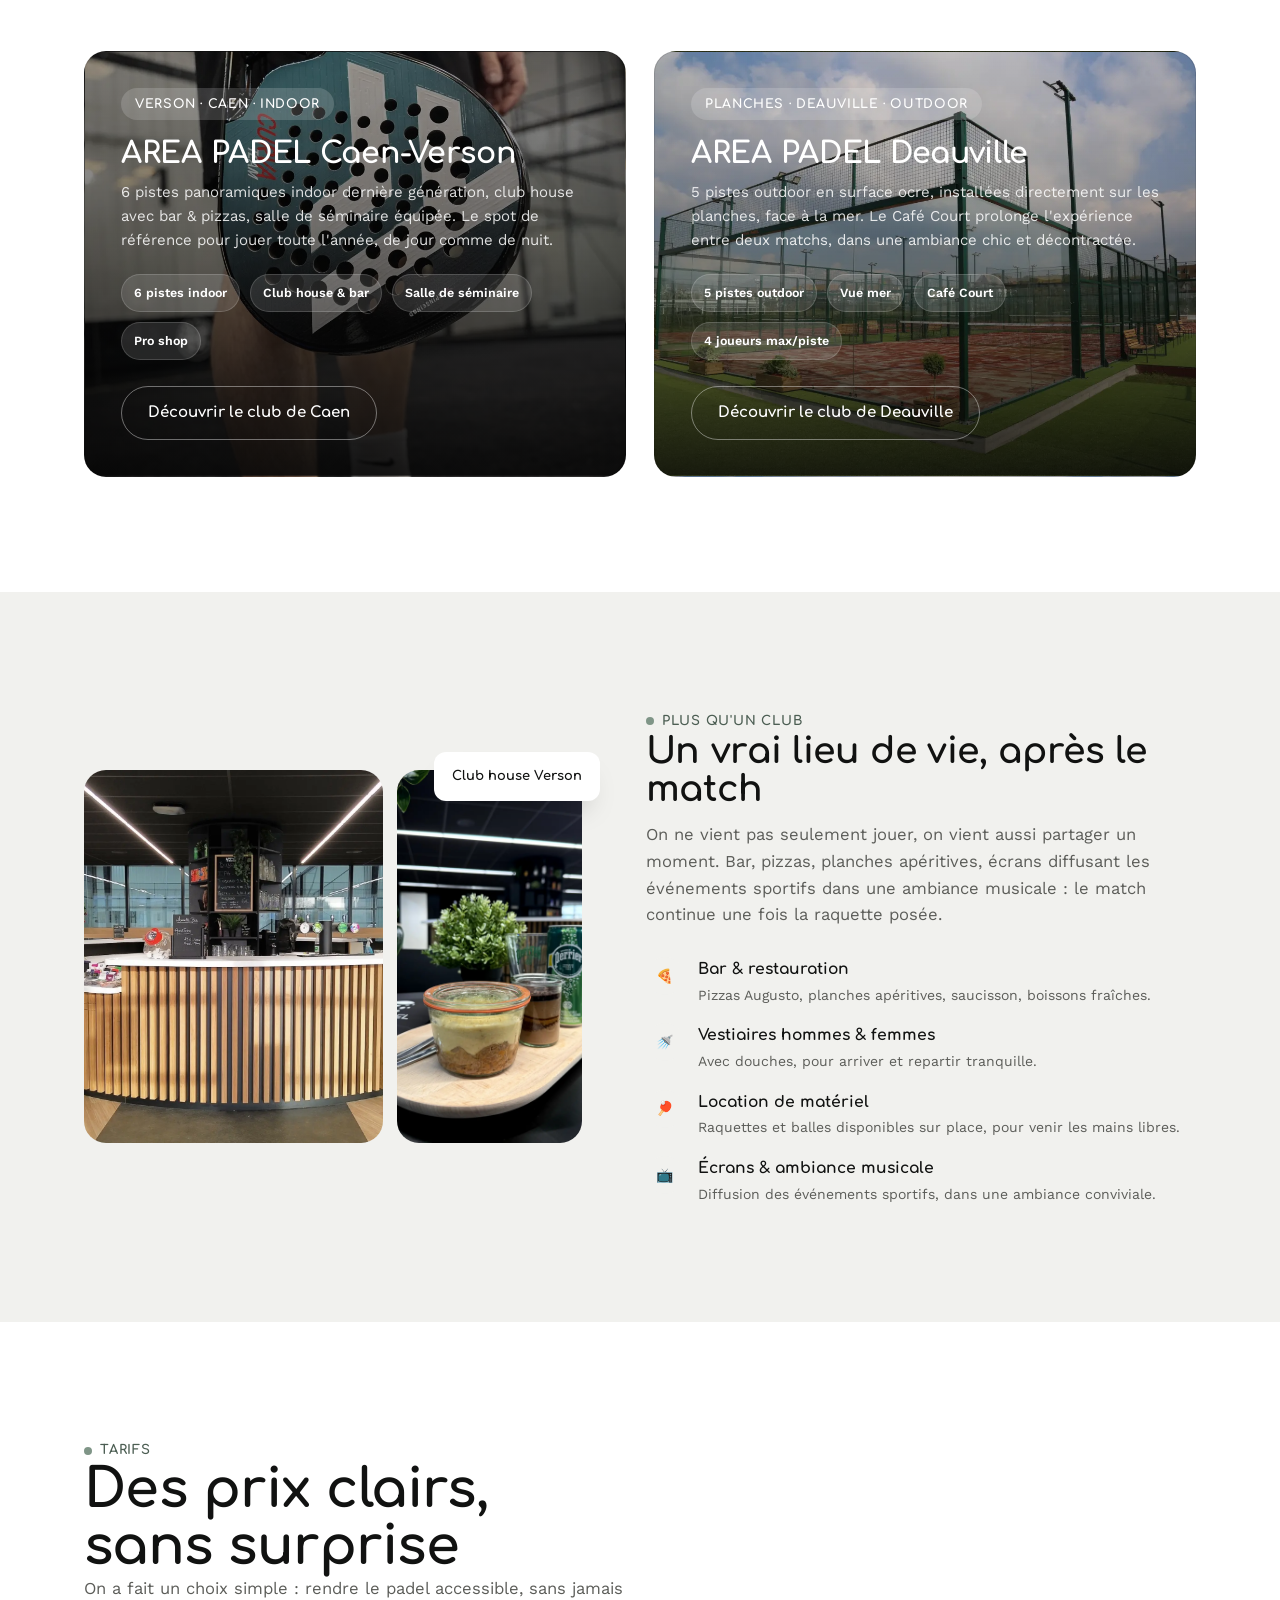
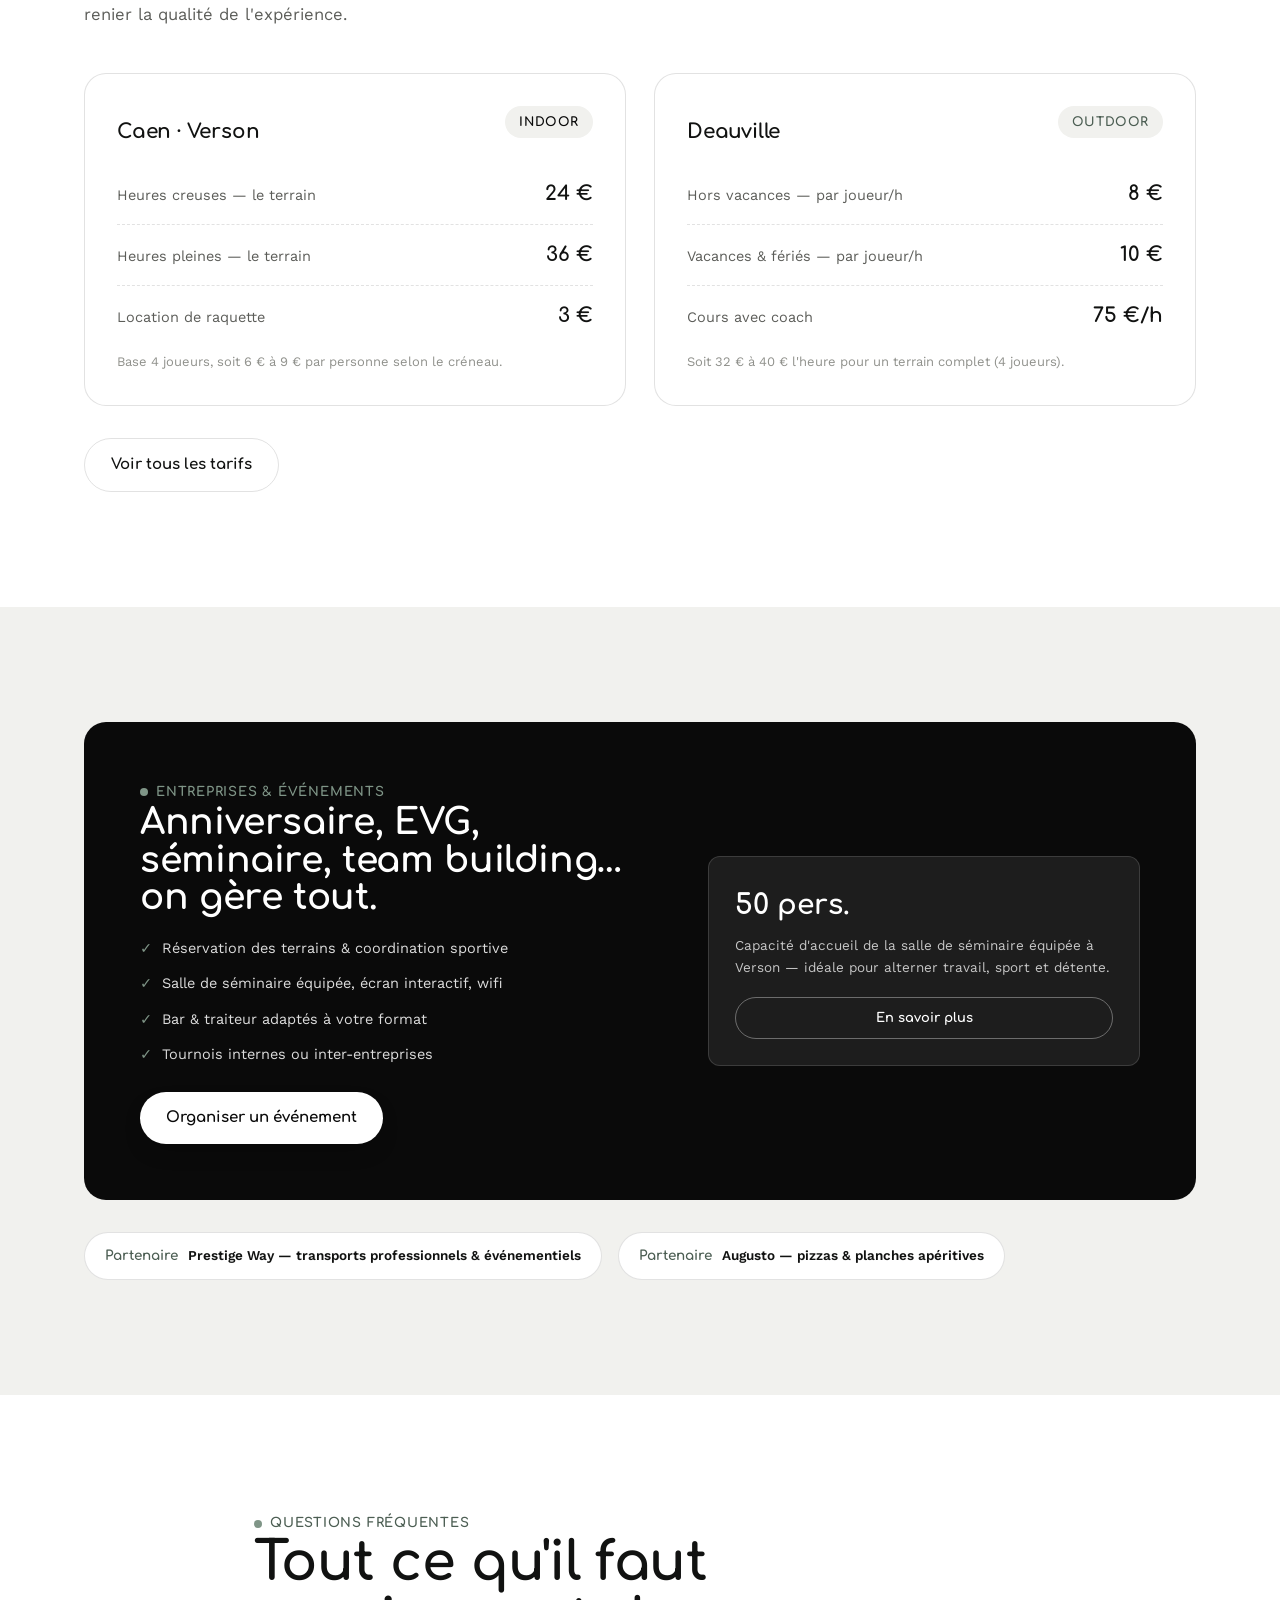
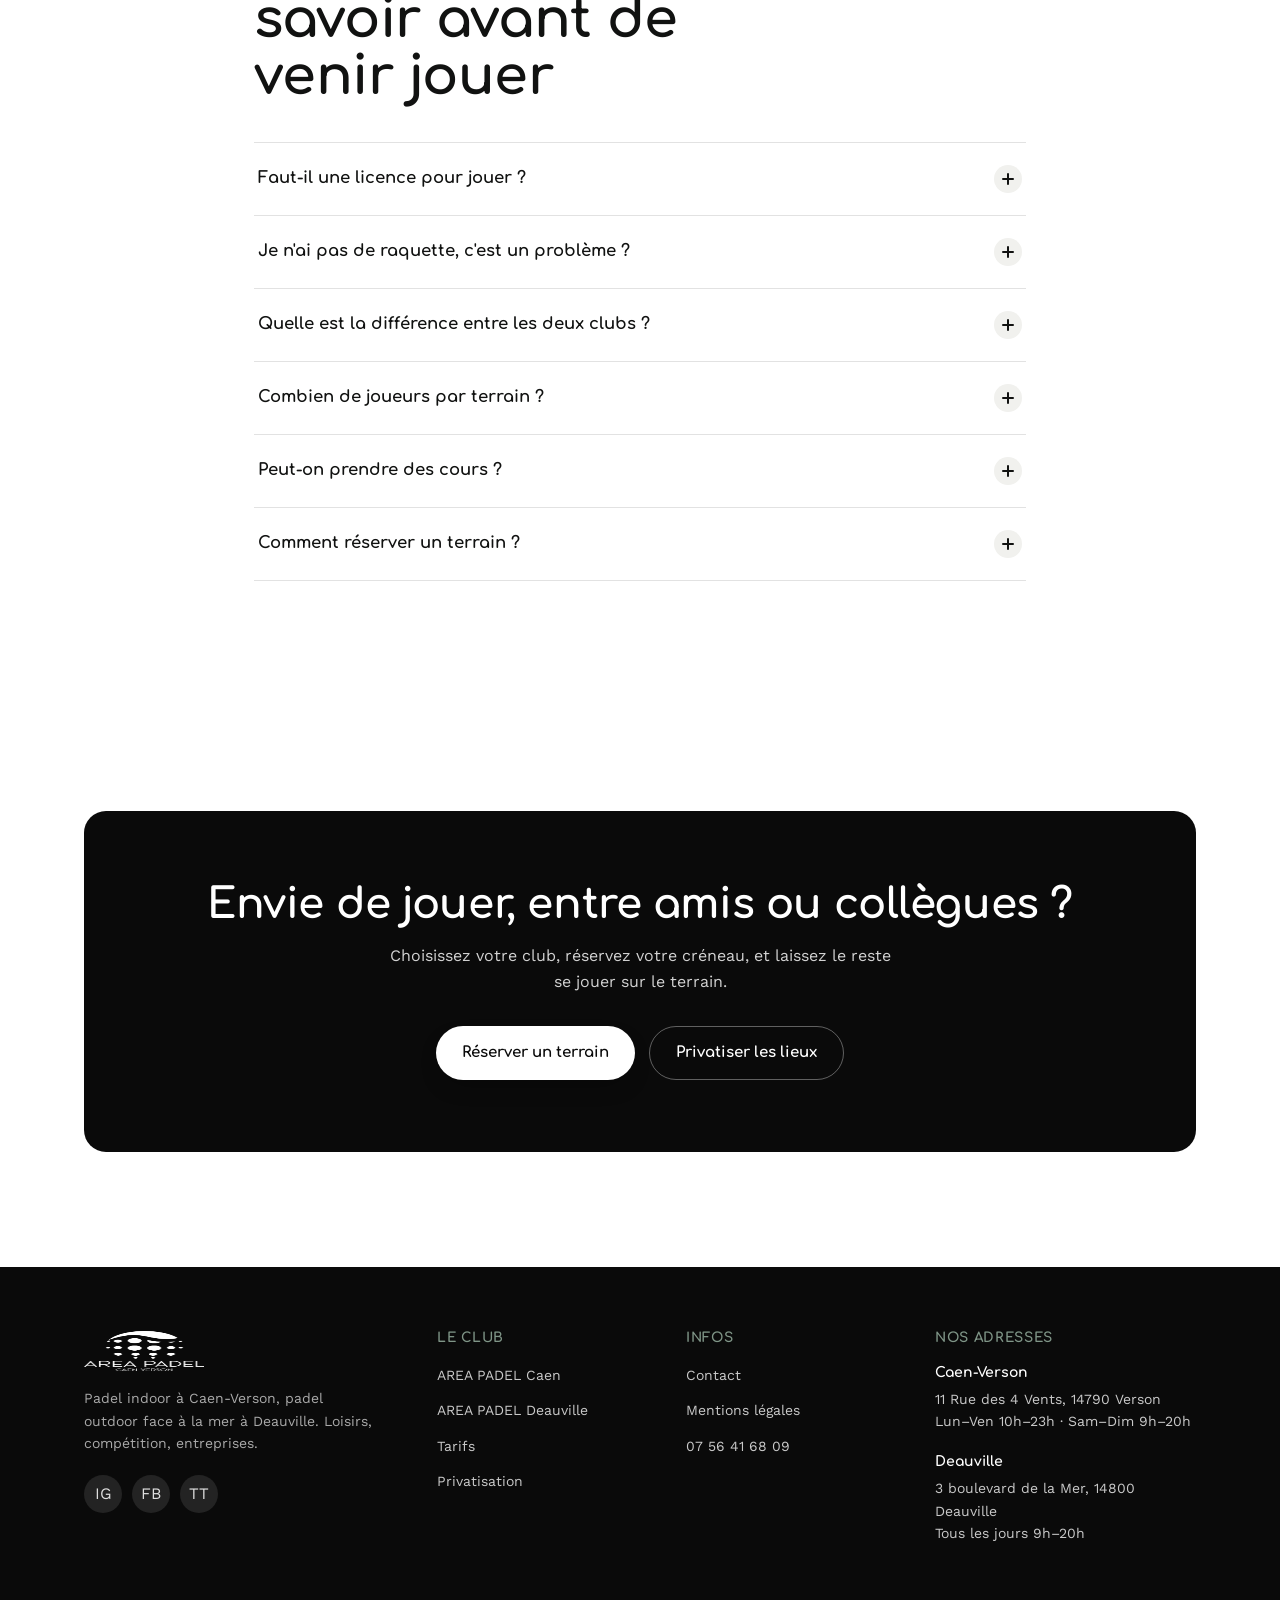
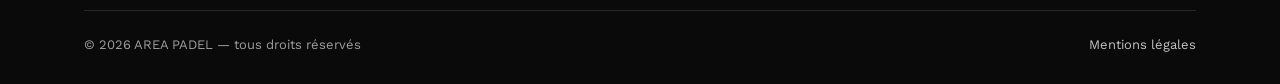
==== commit faa5fb52: "Refonte DA : palette noir/blanc/gris fidele au site reel, vraies photos et video La v1 avait derive " ====
--- a/index.html
+++ b/index.html
@@ -12,7 +12,7 @@
 <meta property="og:image" content="https://www.area-padel.fr/assets/img/og-image.jpg" />
 <meta property="og:url" content="https://www.area-padel.fr/" />
 <meta property="og:locale" content="fr_FR" />
-<meta name="theme-color" content="#173a2b" />
+<meta name="theme-color" content="#0a0a0a" />
 <link rel="icon" href="assets/img/favicon.svg" type="image/svg+xml" />
 <link rel="preconnect" href="https://fonts.googleapis.com" />
 <link rel="preconnect" href="https://fonts.gstatic.com" crossorigin />
@@ -78,8 +78,14 @@
 
   <!-- HERO -->
   <section class="hero">
-    <div class="wrap">
-      <div>
+    <div class="hero-media">
+      <video autoplay muted loop playsinline preload="metadata" aria-hidden="true">
+        <source src="assets/img/hero-video.mp4" type="video/mp4" />
+      </video>
+    </div>
+    <div class="hero-overlay"></div>
+    <div class="wrap">
+      <div class="hero-content">
         <p class="hero-kicker">
           <span>Verson · près de Caen · indoor</span>
           <span>Deauville · face à la mer · outdoor</span>
@@ -88,30 +94,13 @@
         <p class="lead">Chez AREA PADEL, le padel n'est pas juste un sport de plus. Entre Verson et Deauville, nos deux complexes ont été pensés pour une seule chose : donner envie de jouer, de revenir, et de faire du terrain un vrai rendez-vous du quotidien. Pas de licence, pas de prise de tête — on réserve, on joue, on profite.</p>
         <div class="hero-actions">
           <a href="https://areapadelcaen.doinsport.club/home" class="btn btn-primary">Réserver un terrain</a>
-          <a href="privatisation.html" class="btn btn-outline">Organiser un événement</a>
+          <a href="privatisation.html" class="btn btn-ghost-light">Organiser un événement</a>
         </div>
         <div class="hero-meta">
           <div><strong>11</strong><span>pistes au total</span></div>
           <div><strong>2</strong><span>sites, 2 ambiances</span></div>
           <div><strong>39 ans</strong><span>âge moyen des joueurs</span></div>
         </div>
-      </div>
-      <div class="hero-art">
-        <svg class="court-graphic" viewBox="0 0 420 440" fill="none" xmlns="http://www.w3.org/2000/svg" role="img" aria-label="Illustration d'un court de padel">
-          <rect x="14" y="14" width="392" height="412" rx="40" fill="#173a2b"/>
-          <rect x="34" y="60" width="352" height="330" rx="18" fill="none" stroke="#5fb648" stroke-width="3" opacity=".85"/>
-          <line x1="34" y1="225" x2="386" y2="225" stroke="#5fb648" stroke-width="3" opacity=".85"/>
-          <line x1="210" y1="60" x2="210" y2="390" stroke="#5fb648" stroke-width="2" opacity=".5"/>
-          <rect x="34" y="150" width="352" height="150" rx="0" fill="none" stroke="#d8af30" stroke-width="2" stroke-dasharray="2 8" opacity=".7"/>
-          <circle cx="120" cy="110" r="10" fill="#d8af30"/>
-          <circle cx="300" cy="340" r="14" fill="#5fb648"/>
-          <circle cx="70" cy="330" r="6" fill="#ffffff" opacity=".7"/>
-          <circle cx="340" cy="95" r="6" fill="#ffffff" opacity=".7"/>
-          <path d="M34 60 Q34 30 64 30" stroke="#ffffff" stroke-width="3" opacity=".55" fill="none"/>
-          <path d="M386 60 Q386 30 356 30" stroke="#ffffff" stroke-width="3" opacity=".55" fill="none"/>
-          <path d="M34 390 Q34 420 64 420" stroke="#ffffff" stroke-width="3" opacity=".55" fill="none"/>
-          <path d="M386 390 Q386 420 356 420" stroke="#ffffff" stroke-width="3" opacity=".55" fill="none"/>
-        </svg>
         <div class="hero-badge"><span class="pip"></span> 6 pistes panoramiques · Verson</div>
       </div>
     </div>
@@ -165,8 +154,9 @@
   <!-- AMBIANCE / CLUBHOUSE -->
   <section class="section-pad" style="background:var(--paper-dim)">
     <div class="wrap ambiance">
-      <div class="ambiance-media reveal">
-        <img src="assets/img/clubhouse-caen.jpg" alt="Le bar du club house AREA PADEL à Verson, près de Caen" loading="lazy" width="1200" height="900" />
+      <div class="ambiance-media two-up reveal">
+        <img src="assets/img/clubhouse-caen.jpg" alt="Le bar du club house AREA PADEL à Verson, près de Caen" loading="lazy" width="1200" height="900" style="border-radius:var(--radius)" />
+        <img src="assets/img/caen-club-1.webp" alt="Planche apéritive au bar du club house, à Verson" loading="lazy" width="800" height="1000" style="border-radius:var(--radius)" />
         <div class="ambiance-pill">Club house Verson</div>
       </div>
       <div class="reveal">
@@ -212,7 +202,7 @@
           <p class="tarif-note">Base 4 joueurs, soit 6 € à 9 € par personne selon le créneau.</p>
         </div>
         <div class="tarif-card reveal">
-          <header><h3>Deauville</h3><span class="club-tag" style="background:var(--paper-dim);color:var(--sea)">Outdoor</span></header>
+          <header><h3>Deauville</h3><span class="club-tag" style="background:var(--paper-dim);color:var(--accent-deep)">Outdoor</span></header>
           <div class="tarif-rows">
             <div class="tarif-row"><span class="lbl">Hors vacances — par joueur/h</span><span class="val">8 €</span></div>
             <div class="tarif-row"><span class="lbl">Vacances &amp; fériés — par joueur/h</span><span class="val">10 €</span></div>
@@ -230,7 +220,7 @@
     <div class="wrap">
       <div class="priv-band reveal">
         <div>
-          <p class="eyebrow" style="color:var(--ocre)">Entreprises &amp; événements</p>
+          <p class="eyebrow" style="color:var(--accent)">Entreprises &amp; événements</p>
           <h2 class="h-md" style="font-size:clamp(26px,3.2vw,36px);color:#fff">Anniversaire, EVG, séminaire, team building… on gère tout.</h2>
           <ul>
             <li>Réservation des terrains &amp; coordination sportive</li>
--- a/assets/styles.css
+++ b/assets/styles.css
@@ -3,33 +3,44 @@
    Tokens, reset & shared base layer. Loaded first on every page,
    then assets/site.css for the "Deux clubs, deux ambiances"
    component system used sitewide.
-   Comfortaa (titres, rond, identité de marque existante) /
-   Work Sans (texte)
+   Identité réelle : noir/blanc/gris, photo & vidéo, typo ronde
+   Comfortaa (titres) / Work Sans (texte). Un seul accent, un
+   vert-gris sourd puisé dans le verre des terrains — utilisé
+   avec parcimonie (petits libellés, survols).
    ========================================================= */
 
 :root{
-  /* paper / ink */
-  --paper:#fbf7ee;
-  --paper-dim:#f2ecdc;
-  --card:#fffdf7;
-  --ink:#16231b;
-  --ink-dim:#4a5a4f;
-  --ink-faint:#7c8a7f;
-  --line:rgba(22,35,27,.12);
-  --line-soft:rgba(22,35,27,.07);
+  /* paper / ink — sections claires */
+  --paper:#ffffff;
+  --paper-dim:#f1f1ee;
+  --card:#ffffff;
+  --ink:#111211;
+  --ink-dim:#5c5d59;
+  --ink-faint:#90918c;
+  --line:rgba(17,18,17,.12);
+  --line-soft:rgba(17,18,17,.07);
 
-  /* Caen — indoor, pistes panoramiques */
-  --green-deep:#173a2b;
-  --green:#3d8e2f;
-  --green-bright:#5fb648;
+  /* noir — sections sombres, chrome du site (header/footer/bandeaux) */
+  --black:#0a0a0a;
+  --black-soft:#151513;
+  --line-dark:rgba(255,255,255,.14);
+  --line-dark-soft:rgba(255,255,255,.08);
 
-  /* Deauville — outdoor, pistes ocre, mer */
-  --ocre:#d8af30;
-  --ocre-deep:#a97a1f;
-  --sea:#2c5a68;
+  /* alias historiques conservés pour compat (voir README des tokens) :
+     --green-deep = noir profond des bandeaux/chrome
+     --green      = noir doux (petits aplats, sélection) */
+  --green-deep:var(--black);
+  --green:var(--black-soft);
+  --green-bright:#ffffff;
 
-  --accent:var(--green);
-  --accent-deep:var(--green-deep);
+  /* alias historiques Deauville — neutralisés, remplacés par la photo */
+  --ocre:#ffffff;
+  --ocre-deep:#111211;
+  --sea:var(--accent-deep);
+
+  /* accent unique, très restreint : vert-gris sourd (verre des terrains) */
+  --accent:#7f9587;
+  --accent-deep:#4c5e53;
 
   --f-display:'Comfortaa', ui-rounded, sans-serif;
   --f-body:'Work Sans', system-ui, sans-serif;
@@ -65,10 +76,10 @@
 button{font:inherit;color:inherit;background:none;border:0;cursor:pointer}
 
 .skip-link{
-  position:absolute;left:12px;top:-60px;background:var(--green);color:#fff;
+  position:absolute;left:12px;top:-60px;background:var(--black);color:#fff;
   padding:10px 16px;border-radius:999px;font-weight:600;z-index:999;transition:top .2s var(--ease);
 }
 .skip-link:focus{top:12px}
 
-::selection{background:var(--ocre);color:var(--green-deep)}
+::selection{background:var(--accent-deep);color:#fff}
 .count{font-variant-numeric:tabular-nums}
--- a/assets/site.css
+++ b/assets/site.css
@@ -1,8 +1,10 @@
 /* =========================================================
    AREA PADEL — design system "Deux clubs, deux ambiances"
-   Éditorial chaleureux : papier crème, verts pin (Caen indoor)
-   et ocre/mer (Deauville outdoor), typo ronde Comfortaa, motif
-   de points repris du logo. Chargé par toutes les pages après
+   Identité réelle : noir/blanc/gris, photo & vidéo pleine
+   page, typo ronde Comfortaa, boutons pilule blancs. Le
+   contraste "deux ambiances" se joue dans la photographie
+   (indoor sombre à Caen / plein jour à Deauville), pas dans
+   la couleur. Chargé par toutes les pages après
    assets/styles.css.
    ========================================================= */
 
@@ -33,43 +35,45 @@
   transition:transform .25s var(--ease),box-shadow .25s var(--ease),background .25s var(--ease);
   white-space:nowrap;
 }
-.btn-primary{background:var(--green);color:#fff;box-shadow:0 10px 24px -10px rgba(61,142,47,.55)}
-.btn-primary:hover{transform:translateY(-2px);box-shadow:0 14px 28px -10px rgba(61,142,47,.65)}
-.btn-ocre{background:var(--ocre);color:var(--green-deep);box-shadow:0 10px 24px -10px rgba(216,175,48,.55)}
+.btn-primary{background:#fff;color:var(--black);box-shadow:0 10px 24px -10px rgba(0,0,0,.4)}
+.btn-primary:hover{transform:translateY(-2px);box-shadow:0 14px 28px -10px rgba(0,0,0,.5)}
+.btn-ocre{background:#fff;color:var(--black);box-shadow:0 10px 24px -10px rgba(0,0,0,.4)}
 .btn-ocre:hover{transform:translateY(-2px)}
 .btn-outline{border:1.5px solid var(--line);color:var(--ink)}
-.btn-outline:hover{border-color:var(--accent);color:var(--accent-deep)}
+.btn-outline:hover{border-color:var(--accent-deep);color:var(--accent-deep)}
 .btn-ghost-light{border:1.5px solid rgba(255,255,255,.35);color:#fff}
-.btn-ghost-light:hover{border-color:#fff}
+.btn-ghost-light:hover{border-color:#fff;background:rgba(255,255,255,.08)}
 .btn-sm{padding:10px 18px;font-size:13px}
 
 /* ---------- header ---------- */
 .site-header{
   position:sticky;top:0;z-index:100;
-  background:rgba(251,247,238,.97);
-  border-bottom:1px solid var(--line-soft);
+  background:var(--black);
+  border-bottom:1px solid var(--line-dark-soft);
 }
 .site-header .wrap{display:flex;align-items:center;justify-content:space-between;gap:24px;height:84px}
 .brand{display:flex;align-items:center;gap:10px}
-.brand img{height:44px;width:auto}
+.brand img{height:44px;width:auto;filter:brightness(0) invert(1)}
 .main-nav{display:flex;align-items:center;gap:2px}
 .main-nav a{
   padding:10px 14px;border-radius:999px;font-family:var(--f-display);font-weight:700;font-size:14px;
-  color:var(--ink-dim);transition:background .2s var(--ease),color .2s var(--ease);
-}
-.main-nav a:hover,.main-nav a.is-active{background:var(--paper-dim);color:var(--ink)}
+  color:rgba(255,255,255,.72);transition:background .2s var(--ease),color .2s var(--ease);
+}
+.main-nav a:hover,.main-nav a.is-active{background:rgba(255,255,255,.1);color:#fff}
 .header-cta{display:flex;align-items:center;gap:10px}
-.nav-toggle{display:none;width:44px;height:44px;border-radius:999px;background:var(--paper-dim);align-items:center;justify-content:center}
+.header-cta .btn-outline{border-color:var(--line-dark);color:#fff}
+.header-cta .btn-outline:hover{border-color:#fff}
+.nav-toggle{display:none;width:44px;height:44px;border-radius:999px;background:rgba(255,255,255,.1);align-items:center;justify-content:center;color:#fff}
 .nav-toggle svg{width:20px;height:20px}
 
 @media (max-width:980px){
   .main-nav{
-    position:fixed;inset:84px 0 0 0;background:var(--paper);flex-direction:column;align-items:stretch;
+    position:fixed;inset:84px 0 0 0;background:var(--black);flex-direction:column;align-items:stretch;
     padding:16px;gap:4px;transform:translateY(-8px);opacity:0;pointer-events:none;transition:opacity .25s var(--ease),transform .25s var(--ease);
     overflow-y:auto;
   }
   .main-nav.is-open{opacity:1;transform:none;pointer-events:auto}
-  .main-nav a{padding:16px 18px;font-size:18px;border-bottom:1px solid var(--line-soft)}
+  .main-nav a{padding:16px 18px;font-size:18px;border-bottom:1px solid var(--line-dark-soft)}
   .header-cta .btn:not(.btn-sm-mobile){display:none}
   .nav-toggle{display:flex}
 }
@@ -77,42 +81,47 @@
   .header-cta{display:none}
 }
 
-/* ---------- hero ---------- */
+/* ---------- hero (accueil) — vidéo plein cadre ---------- */
 .hero{
-  padding-block:clamp(40px,7vw,80px) clamp(64px,9vw,110px);
-  background:
-    radial-gradient(1100px 500px at 88% -10%, rgba(61,142,47,.14), transparent 60%),
-    radial-gradient(700px 400px at -10% 90%, rgba(216,175,48,.16), transparent 60%);
-  overflow:clip;
-}
-.hero .wrap{display:grid;grid-template-columns:1.05fr .95fr;gap:clamp(24px,4vw,64px);align-items:center}
-@media (max-width:980px){.hero .wrap{grid-template-columns:1fr}.hero-art{order:-1;max-width:420px;margin-inline:auto}}
-.hero-kicker{font-family:var(--f-display);font-weight:700;color:var(--accent-deep);letter-spacing:.04em;text-transform:uppercase;font-size:14px;display:flex;gap:10px;align-items:center;flex-wrap:wrap;margin-bottom:18px}
+  position:relative;overflow:clip;color:#fff;
+  padding-block:clamp(120px,18vw,200px) clamp(64px,9vw,110px);
+  background:var(--black);
+  min-height:clamp(520px,80vh,860px);
+  display:flex;align-items:flex-end;
+}
+.hero-media{position:absolute;inset:0;z-index:0}
+.hero-media video{width:100%;height:100%;object-fit:cover;display:block}
+.hero.is-static .hero-media video{display:none}
+.hero-overlay{
+  position:absolute;inset:0;z-index:1;
+  background:linear-gradient(180deg, rgba(0,0,0,.35) 0%, rgba(0,0,0,.55) 55%, rgba(0,0,0,.85) 100%);
+}
+.hero .wrap{position:relative;z-index:2;width:100%}
+.hero-content{max-width:760px}
+.hero-kicker{font-family:var(--f-display);font-weight:700;color:rgba(255,255,255,.78);letter-spacing:.04em;text-transform:uppercase;font-size:13px;display:flex;gap:10px;align-items:center;flex-wrap:wrap;margin-bottom:18px}
 .hero-kicker span{display:inline-flex;align-items:center;gap:6px}
-.hero-kicker span::before{content:"";width:6px;height:6px;border-radius:50%;background:currentColor}
-.hero h1{font-size:clamp(38px,5.6vw,68px);letter-spacing:-.02em}
-.hero h1 .accent-green{color:var(--green)}
-.hero h1 .accent-ocre{color:var(--ocre-deep)}
-.hero p.lead{margin-top:20px}
+.hero-kicker span::before{content:"";width:6px;height:6px;border-radius:50%;background:var(--accent)}
+.hero h1{font-size:clamp(36px,5.6vw,64px);letter-spacing:-.02em}
+.hero h1 .accent-green,.hero h1 .accent-ocre{color:var(--accent)}
+.hero p.lead{margin-top:20px;color:rgba(255,255,255,.86);max-width:56ch}
 .hero-actions{display:flex;flex-wrap:wrap;gap:14px;margin-top:32px}
-.hero-meta{display:flex;gap:28px;margin-top:40px;flex-wrap:wrap}
-.hero-meta div strong{display:block;font-family:var(--f-display);font-size:22px}
-.hero-meta div span{font-size:13px;color:var(--ink-faint)}
-
-.hero-art{position:relative;aspect-ratio:1/1.02}
-.court-graphic{width:100%;height:100%}
+.hero-meta{display:flex;gap:28px;margin-top:44px;flex-wrap:wrap}
+.hero-meta div strong{display:block;font-family:var(--f-display);font-size:22px;color:#fff}
+.hero-meta div span{font-size:13px;color:rgba(255,255,255,.62)}
+
 .hero-badge{
-  position:absolute;bottom:-6px;left:-6px;background:var(--card);border:1px solid var(--line);
-  border-radius:var(--radius-sm);padding:14px 18px;box-shadow:0 20px 40px -20px rgba(23,58,43,.3);
-  display:flex;align-items:center;gap:10px;font-family:var(--f-display);font-weight:700;font-size:13px;
-}
-.hero-badge .pip{width:10px;height:10px;border-radius:50%;background:var(--green)}
+  display:inline-flex;align-items:center;gap:10px;margin-top:32px;
+  background:rgba(10,10,10,.55);border:1px solid rgba(255,255,255,.2);color:#fff;
+  border-radius:var(--radius-sm);padding:12px 18px;
+  font-family:var(--f-display);font-weight:700;font-size:13px;
+}
+.hero-badge .pip{width:9px;height:9px;border-radius:50%;background:var(--accent)}
 
 /* ---------- stats band ---------- */
-.stats-band{background:var(--green-deep);color:#fff;padding-block:56px}
+.stats-band{background:var(--black);color:#fff;padding-block:56px}
 .stats-band .wrap{display:grid;grid-template-columns:repeat(4,1fr);gap:24px}
-.stat b{display:block;font-family:var(--f-display);font-size:clamp(30px,3.6vw,46px);color:var(--ocre)}
-.stat span{font-size:13.5px;color:rgba(255,255,255,.72)}
+.stat b{display:block;font-family:var(--f-display);font-size:clamp(30px,3.6vw,46px);color:#fff}
+.stat span{font-size:13.5px;color:rgba(255,255,255,.62)}
 @media (max-width:800px){.stats-band .wrap{grid-template-columns:repeat(2,1fr)}}
 
 /* ---------- clubs comparison ---------- */
@@ -120,36 +129,44 @@
 .club-card{
   border-radius:var(--radius);padding:36px;position:relative;overflow:clip;
   border:1px solid var(--line);background:var(--card);
-}
-.club-card[data-theme="caen"]{background:linear-gradient(165deg,#173a2b,#1f4d36 60%,#153524)}
-.club-card[data-theme="deauville"]{background:linear-gradient(165deg,#2c5a68,#22434e 55%,#1a333c)}
+  background-size:cover;background-position:center;
+  min-height:420px;display:flex;flex-direction:column;justify-content:flex-end;
+}
+.club-card[data-theme="caen"]{
+  background-image:linear-gradient(180deg, rgba(6,6,6,.35) 0%, rgba(6,6,6,.55) 45%, rgba(6,6,6,.92) 100%), url("img/caen-installations.webp");
+}
+.club-card[data-theme="deauville"]{
+  background-image:linear-gradient(180deg, rgba(6,6,6,.12) 0%, rgba(6,6,6,.35) 55%, rgba(6,6,6,.85) 100%), url("img/deauville-club-1.webp");
+}
 .club-card[data-theme="caen"],.club-card[data-theme="deauville"]{color:#fff}
 .club-tag{
   display:inline-flex;font-family:var(--f-display);font-weight:700;font-size:12.5px;letter-spacing:.05em;
-  text-transform:uppercase;padding:6px 14px;border-radius:999px;background:rgba(255,255,255,.14);margin-bottom:18px;
-}
-.club-card[data-theme="caen"] .club-tag{color:var(--green-bright)}
-.club-card[data-theme="deauville"] .club-tag{color:var(--ocre)}
+  text-transform:uppercase;padding:6px 14px;border-radius:999px;background:rgba(255,255,255,.16);margin-bottom:18px;
+  width:fit-content;
+}
+.club-card[data-theme="caen"] .club-tag,.club-card[data-theme="deauville"] .club-tag{color:#fff}
 .club-card h3{font-size:clamp(24px,2.6vw,30px);margin-bottom:10px}
-.club-card p{color:rgba(255,255,255,.82);font-size:15px}
+.club-card p{color:rgba(255,255,255,.85);font-size:15px}
 .club-facts{display:flex;flex-wrap:wrap;gap:10px;margin-top:22px}
 .club-facts li{
-  font-size:12.5px;font-weight:600;background:rgba(255,255,255,.1);padding:8px 12px;border-radius:999px;
-  border:1px solid rgba(255,255,255,.14);
-}
-.club-card .btn{margin-top:26px}
-.club-card .btn-outline{border-color:rgba(255,255,255,.35);color:#fff}
-.club-card .btn-outline:hover{border-color:#fff;background:rgba(255,255,255,.08)}
+  font-size:12.5px;font-weight:600;background:rgba(255,255,255,.12);padding:8px 12px;border-radius:999px;
+  border:1px solid rgba(255,255,255,.16);
+}
+.club-card .btn{margin-top:26px;width:fit-content}
+.club-card .btn-outline{border-color:rgba(255,255,255,.4);color:#fff}
+.club-card .btn-outline:hover{border-color:#fff;background:rgba(255,255,255,.1)}
 @media (max-width:860px){.clubs-grid{grid-template-columns:1fr}}
 
 /* ---------- ambiance / clubhouse ---------- */
 .ambiance{display:grid;grid-template-columns:.95fr 1.05fr;gap:clamp(28px,5vw,64px);align-items:center}
 .ambiance-media{position:relative}
 .ambiance-media img{border-radius:var(--radius);width:100%;aspect-ratio:4/3;object-fit:cover}
+.ambiance-media.two-up{display:grid;grid-template-columns:1.3fr .8fr;gap:14px;aspect-ratio:4/3}
+.ambiance-media.two-up img{aspect-ratio:auto;width:100%;height:100%;object-fit:cover}
 .ambiance-pill{
-  position:absolute;top:-18px;right:-18px;background:var(--ocre);color:var(--green-deep);
+  position:absolute;top:-18px;right:-18px;background:#fff;color:var(--ink);
   border-radius:var(--radius-sm);padding:14px 18px;font-family:var(--f-display);font-weight:700;font-size:13px;
-  box-shadow:0 16px 30px -16px rgba(169,122,31,.6);
+  box-shadow:0 16px 30px -16px rgba(0,0,0,.4);
 }
 .ambiance-list{display:grid;gap:16px;margin-top:28px}
 .ambiance-list li{display:flex;gap:14px;align-items:flex-start}
@@ -173,20 +190,20 @@
 }
 .tarif-row:last-child{border-bottom:0;padding-bottom:0}
 .tarif-row .lbl{font-size:14.5px;color:var(--ink-dim)}
-.tarif-row .val{font-family:var(--f-display);font-weight:700;font-size:20px;color:var(--accent-deep)}
+.tarif-row .val{font-family:var(--f-display);font-weight:700;font-size:20px;color:var(--ink)}
 .tarif-note{margin-top:20px;font-size:13px;color:var(--ink-faint)}
 
 /* ---------- privatisation band ---------- */
 .priv-band{
-  border-radius:var(--radius);background:var(--green-deep);color:#fff;
+  border-radius:var(--radius);background:var(--black);color:#fff;
   padding:clamp(32px,5vw,56px);display:grid;grid-template-columns:1.1fr .9fr;gap:40px;align-items:center;
   position:relative;overflow:clip;
 }
 .priv-band ul{display:grid;gap:12px;margin-top:20px}
 .priv-band ul li{display:flex;gap:10px;font-size:14.5px;color:rgba(255,255,255,.86)}
-.priv-band ul li::before{content:"✓";color:var(--ocre);font-weight:700}
+.priv-band ul li::before{content:"✓";color:var(--accent);font-weight:700}
 .priv-side{background:rgba(255,255,255,.08);border:1px solid rgba(255,255,255,.14);border-radius:var(--radius-sm);padding:26px}
-.priv-side strong{font-family:var(--f-display);font-size:28px;display:block;color:var(--ocre)}
+.priv-side strong{font-family:var(--f-display);font-size:28px;display:block;color:#fff}
 .priv-side p{font-size:13.5px;color:rgba(255,255,255,.75);margin-top:8px}
 .priv-side .btn{margin-top:18px;width:100%}
 @media (max-width:860px){.priv-band{grid-template-columns:1fr}}
@@ -210,7 +227,7 @@
 .faq-q .plus::before,.faq-q .plus::after{content:"";position:absolute;background:var(--ink);border-radius:2px}
 .faq-q .plus::before{left:8px;right:8px;top:13px;height:2px}
 .faq-q .plus::after{top:8px;bottom:8px;left:13px;width:2px;transition:opacity .25s var(--ease)}
-.faq-item.is-open .plus{background:var(--accent);transform:rotate(180deg)}
+.faq-item.is-open .plus{background:var(--black);transform:rotate(180deg)}
 .faq-item.is-open .plus::before,.faq-item.is-open .plus::after{background:#fff}
 .faq-item.is-open .plus::after{opacity:0}
 .faq-a{max-height:0;overflow:hidden;transition:max-height .35s var(--ease)}
@@ -218,7 +235,7 @@
 
 /* ---------- CTA band ---------- */
 .cta-band{
-  border-radius:var(--radius);background:linear-gradient(120deg,var(--green-deep),#1f4d36 60%,var(--sea));
+  border-radius:var(--radius);background:var(--black);
   color:#fff;padding:clamp(40px,6vw,72px);text-align:center;position:relative;overflow:clip;
 }
 .cta-band h2{font-size:clamp(28px,4vw,42px)}
@@ -226,13 +243,14 @@
 .cta-band .hero-actions{justify-content:center}
 
 /* ---------- footer ---------- */
-.site-footer{background:var(--green-deep);color:rgba(255,255,255,.85);padding-block:64px 28px}
+.site-footer{background:var(--black);color:rgba(255,255,255,.85);padding-block:64px 28px}
 .footer-top{display:grid;grid-template-columns:1.2fr .8fr .8fr 1fr;gap:40px}
 .footer-brand img{height:40px;filter:brightness(0) invert(1)}
 .footer-brand p{margin-top:16px;font-size:14px;color:rgba(255,255,255,.65);max-width:32ch}
 .footer-social{display:flex;gap:10px;margin-top:20px}
-.footer-social a{width:38px;height:38px;border-radius:50%;background:rgba(255,255,255,.1);display:flex;align-items:center;justify-content:center}
-.footer-col h4{font-family:var(--f-display);font-size:13.5px;text-transform:uppercase;letter-spacing:.05em;color:var(--ocre);margin-bottom:16px}
+.footer-social a{width:38px;height:38px;border-radius:50%;background:rgba(255,255,255,.1);display:flex;align-items:center;justify-content:center;transition:background .2s var(--ease)}
+.footer-social a:hover{background:rgba(255,255,255,.2)}
+.footer-col h4{font-family:var(--f-display);font-size:13.5px;text-transform:uppercase;letter-spacing:.05em;color:var(--accent);margin-bottom:16px}
 .footer-col ul{display:grid;gap:10px}
 .footer-col a,.footer-col address{font-size:14px;color:rgba(255,255,255,.78);font-style:normal}
 .footer-col a:hover{color:#fff}
@@ -248,12 +266,23 @@
 @media (max-width:560px){.footer-top{grid-template-columns:1fr}}
 
 /* ---------- inner page hero (sous-pages) ---------- */
-.page-hero{padding-block:clamp(48px,7vw,84px) clamp(40px,6vw,64px)}
-.page-hero.theme-caen{background:linear-gradient(180deg,#173a2b,#f7f2e7 130%)}
-.page-hero.theme-deauville{background:linear-gradient(180deg,#2c5a68,#f7f2e7 130%)}
-.page-hero.theme-caen,.page-hero.theme-deauville{color:#fff}
-.page-hero .eyebrow{color:var(--ocre)}
-.page-hero .eyebrow::before{background:var(--ocre)}
+.page-hero{
+  position:relative;overflow:clip;color:#fff;background:var(--black);
+  padding-block:clamp(64px,9vw,104px) clamp(40px,6vw,64px);
+}
+.page-hero-media{position:absolute;inset:0;z-index:0}
+.page-hero-media video,.page-hero-media img{width:100%;height:100%;object-fit:cover;display:block}
+.page-hero.is-static .page-hero-media video{display:none}
+.page-hero-overlay{
+  position:absolute;inset:0;z-index:1;
+  background:linear-gradient(180deg, rgba(0,0,0,.4) 0%, rgba(0,0,0,.6) 55%, rgba(0,0,0,.9) 100%);
+}
+.page-hero.theme-deauville .page-hero-overlay{
+  background:linear-gradient(180deg, rgba(0,0,0,.32) 0%, rgba(0,0,0,.45) 60%, rgba(0,0,0,.75) 100%);
+}
+.page-hero .wrap{position:relative;z-index:2}
+.page-hero .eyebrow{color:var(--accent)}
+.page-hero .eyebrow::before{background:var(--accent)}
 .page-hero h1{font-size:clamp(34px,5vw,58px);max-width:20ch}
 .page-hero p.lead{color:rgba(255,255,255,.86);margin-top:18px}
 .breadcrumb{font-size:13px;color:rgba(255,255,255,.65);margin-bottom:18px;display:flex;gap:8px;align-items:center}
@@ -266,7 +295,7 @@
 
 .facts-grid{display:grid;grid-template-columns:repeat(3,1fr);gap:18px;margin-top:20px}
 .fact-box{border:1px solid var(--line);border-radius:var(--radius-sm);padding:20px;background:var(--card)}
-.fact-box b{display:block;font-family:var(--f-display);font-size:24px;color:var(--accent-deep)}
+.fact-box b{display:block;font-family:var(--f-display);font-size:24px;color:var(--ink)}
 .fact-box span{font-size:13px;color:var(--ink-faint)}
 @media (max-width:700px){.facts-grid{grid-template-columns:1fr 1fr}}
 
@@ -278,12 +307,12 @@
   border:1.5px solid var(--line);border-radius:var(--radius-sm);padding:13px 16px;font-family:var(--f-body);
   font-size:15px;background:var(--card);color:var(--ink);
 }
-.form-field input:focus,.form-field select:focus,.form-field textarea:focus{outline:2px solid var(--accent);outline-offset:1px}
+.form-field input:focus,.form-field select:focus,.form-field textarea:focus{outline:2px solid var(--accent-deep);outline-offset:1px}
 .form-row{display:grid;grid-template-columns:1fr 1fr;gap:16px}
 @media (max-width:560px){.form-row{grid-template-columns:1fr}.contact-grid{grid-template-columns:1fr}}
 .contact-card{border:1px solid var(--line);border-radius:var(--radius);padding:28px;background:var(--card);margin-bottom:18px}
 .contact-card h3{font-size:17px;margin-bottom:14px}
-.map-frame{border-radius:var(--radius);overflow:clip;border:1px solid var(--line);aspect-ratio:16/10;width:100%}
+.map-frame{border-radius:var(--radius);overflow:clip;border:1px solid var(--line);aspect-ratio:16/10;width:100%;filter:grayscale(1) contrast(1.05)}
 .map-frame iframe{width:100%;height:100%;border:0}
 
 /* ---------- mentions légales ---------- */
@@ -291,4 +320,4 @@
 .legal-body h2{font-size:22px;margin-top:40px;margin-bottom:12px}
 .legal-body p,.legal-body li{font-size:15px;color:var(--ink-dim);margin-bottom:10px}
 .legal-body ul{padding-left:20px;list-style:disc}
-.legal-todo{background:#fff4de;border:1px dashed var(--ocre-deep);border-radius:var(--radius-sm);padding:2px 8px;font-weight:600;color:var(--ocre-deep)}
+.legal-todo{background:#f1f1ee;border:1px dashed var(--ink-faint);border-radius:var(--radius-sm);padding:2px 8px;font-weight:600;color:var(--ink-dim)}
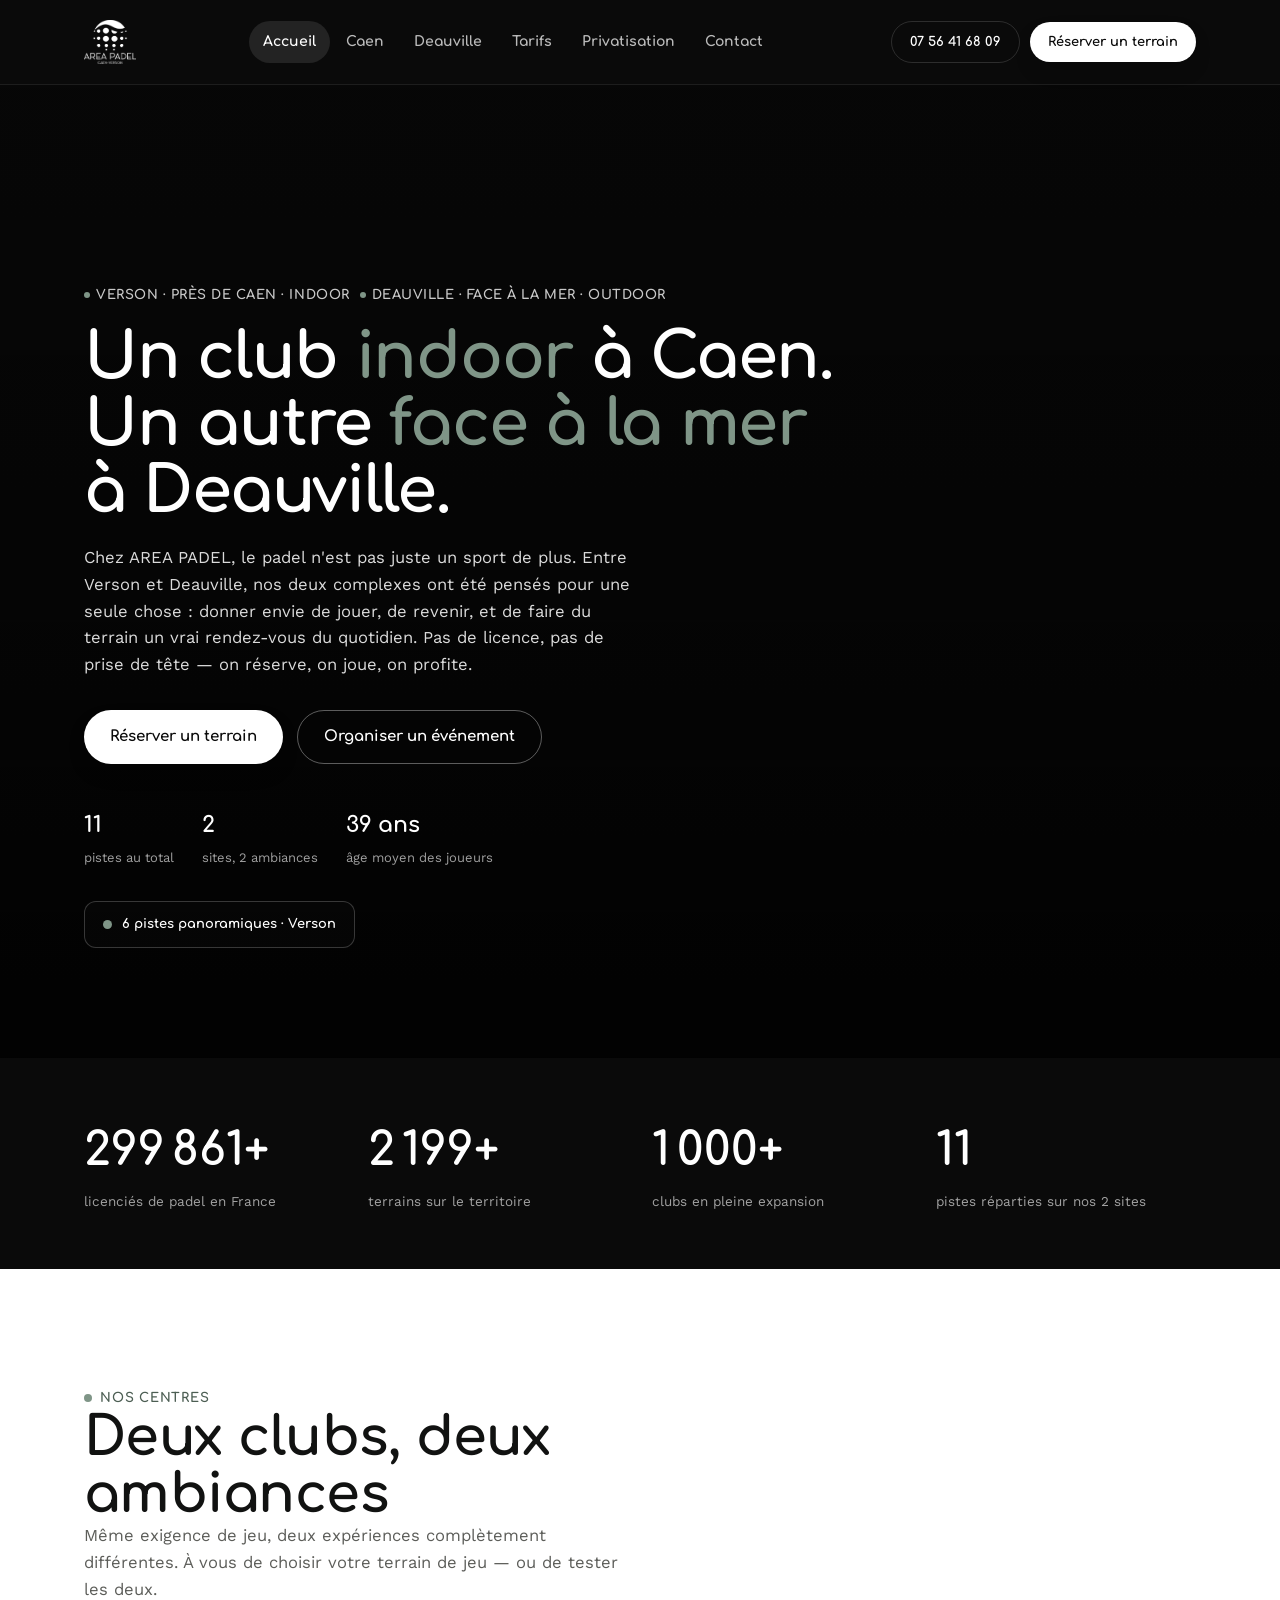
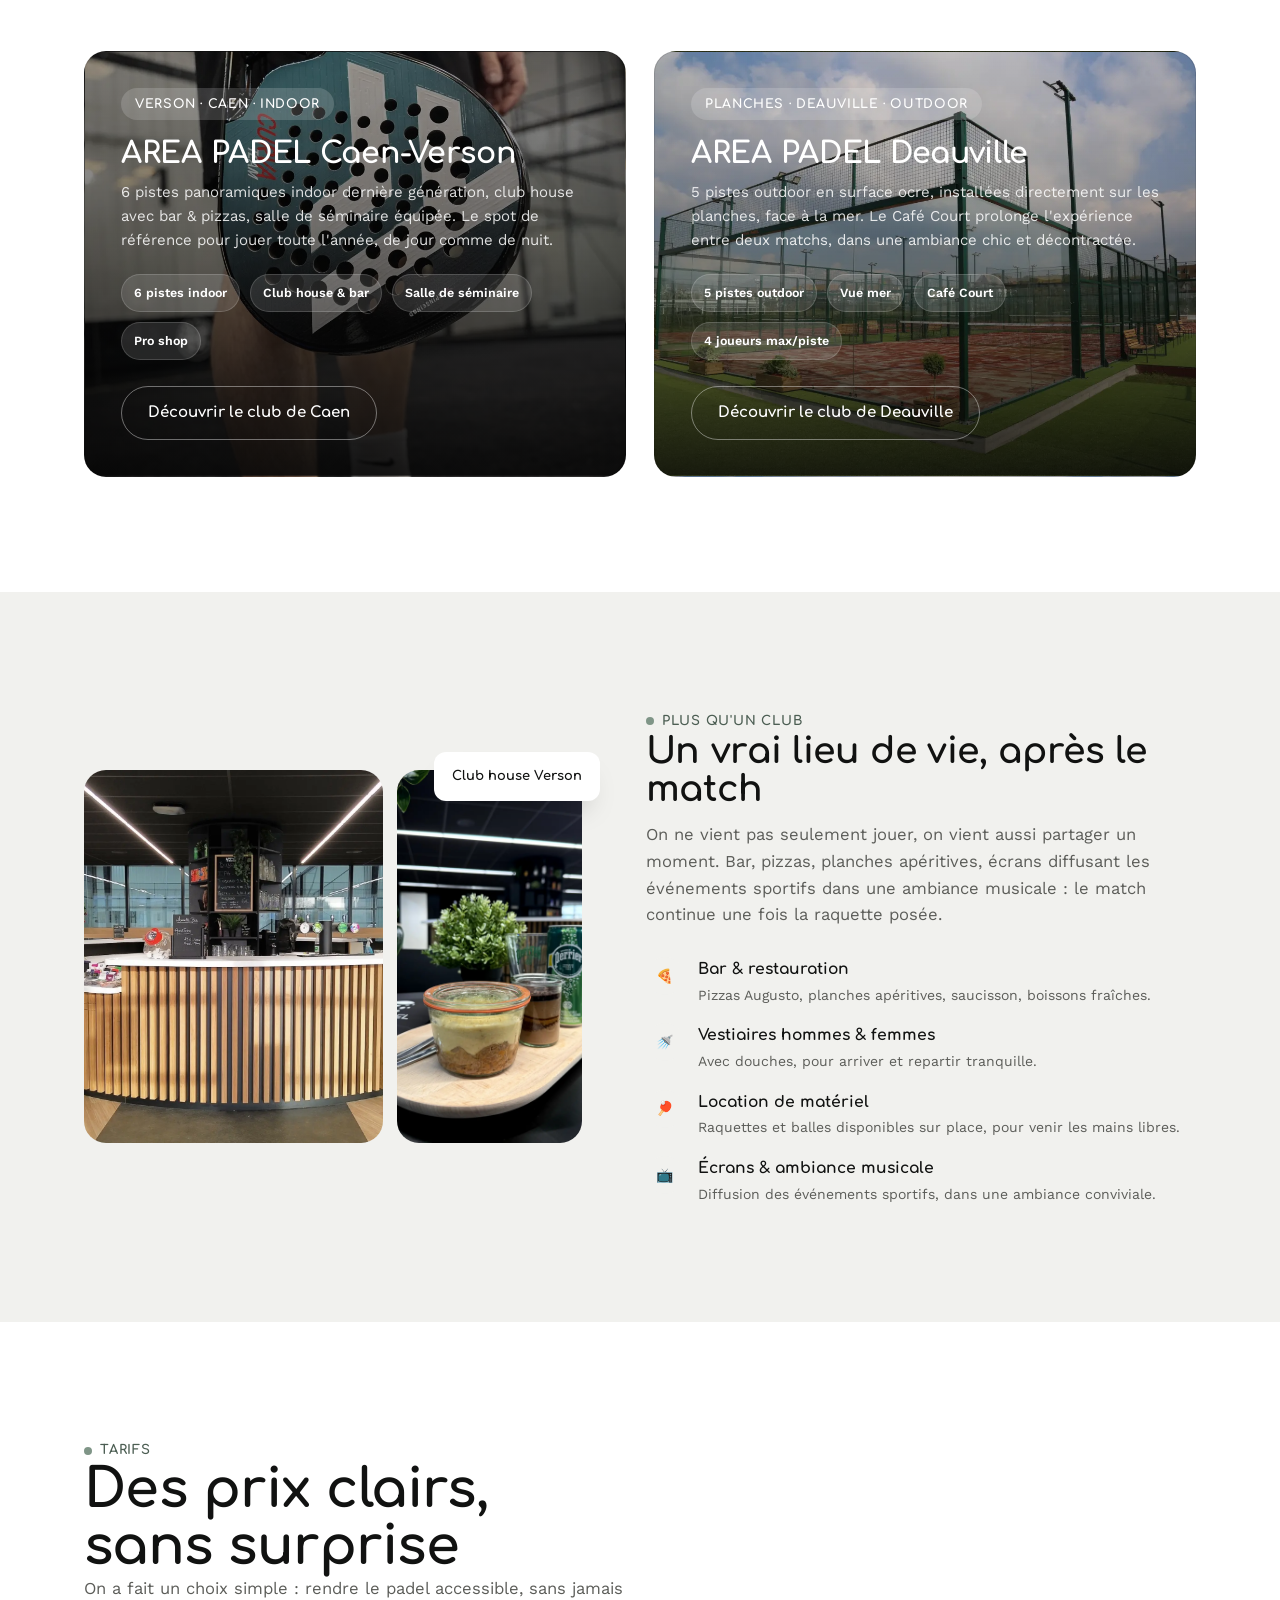
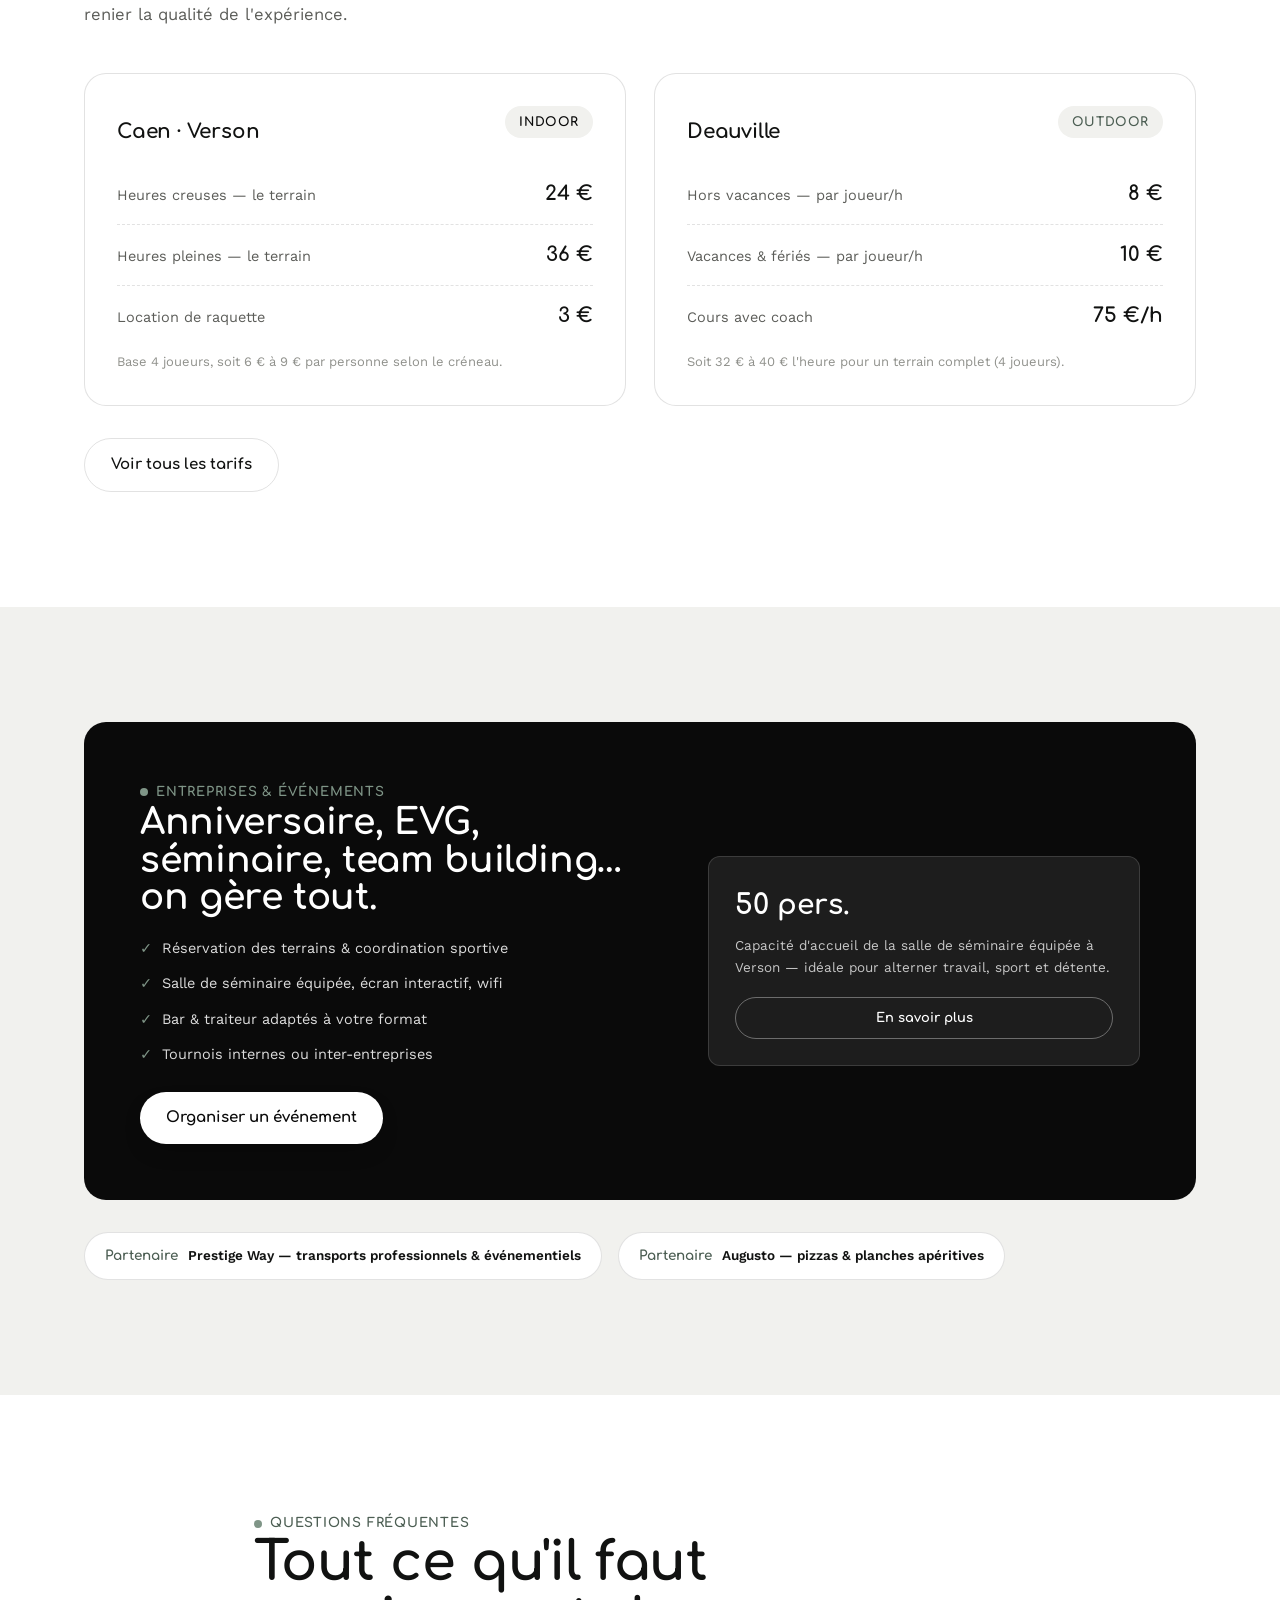
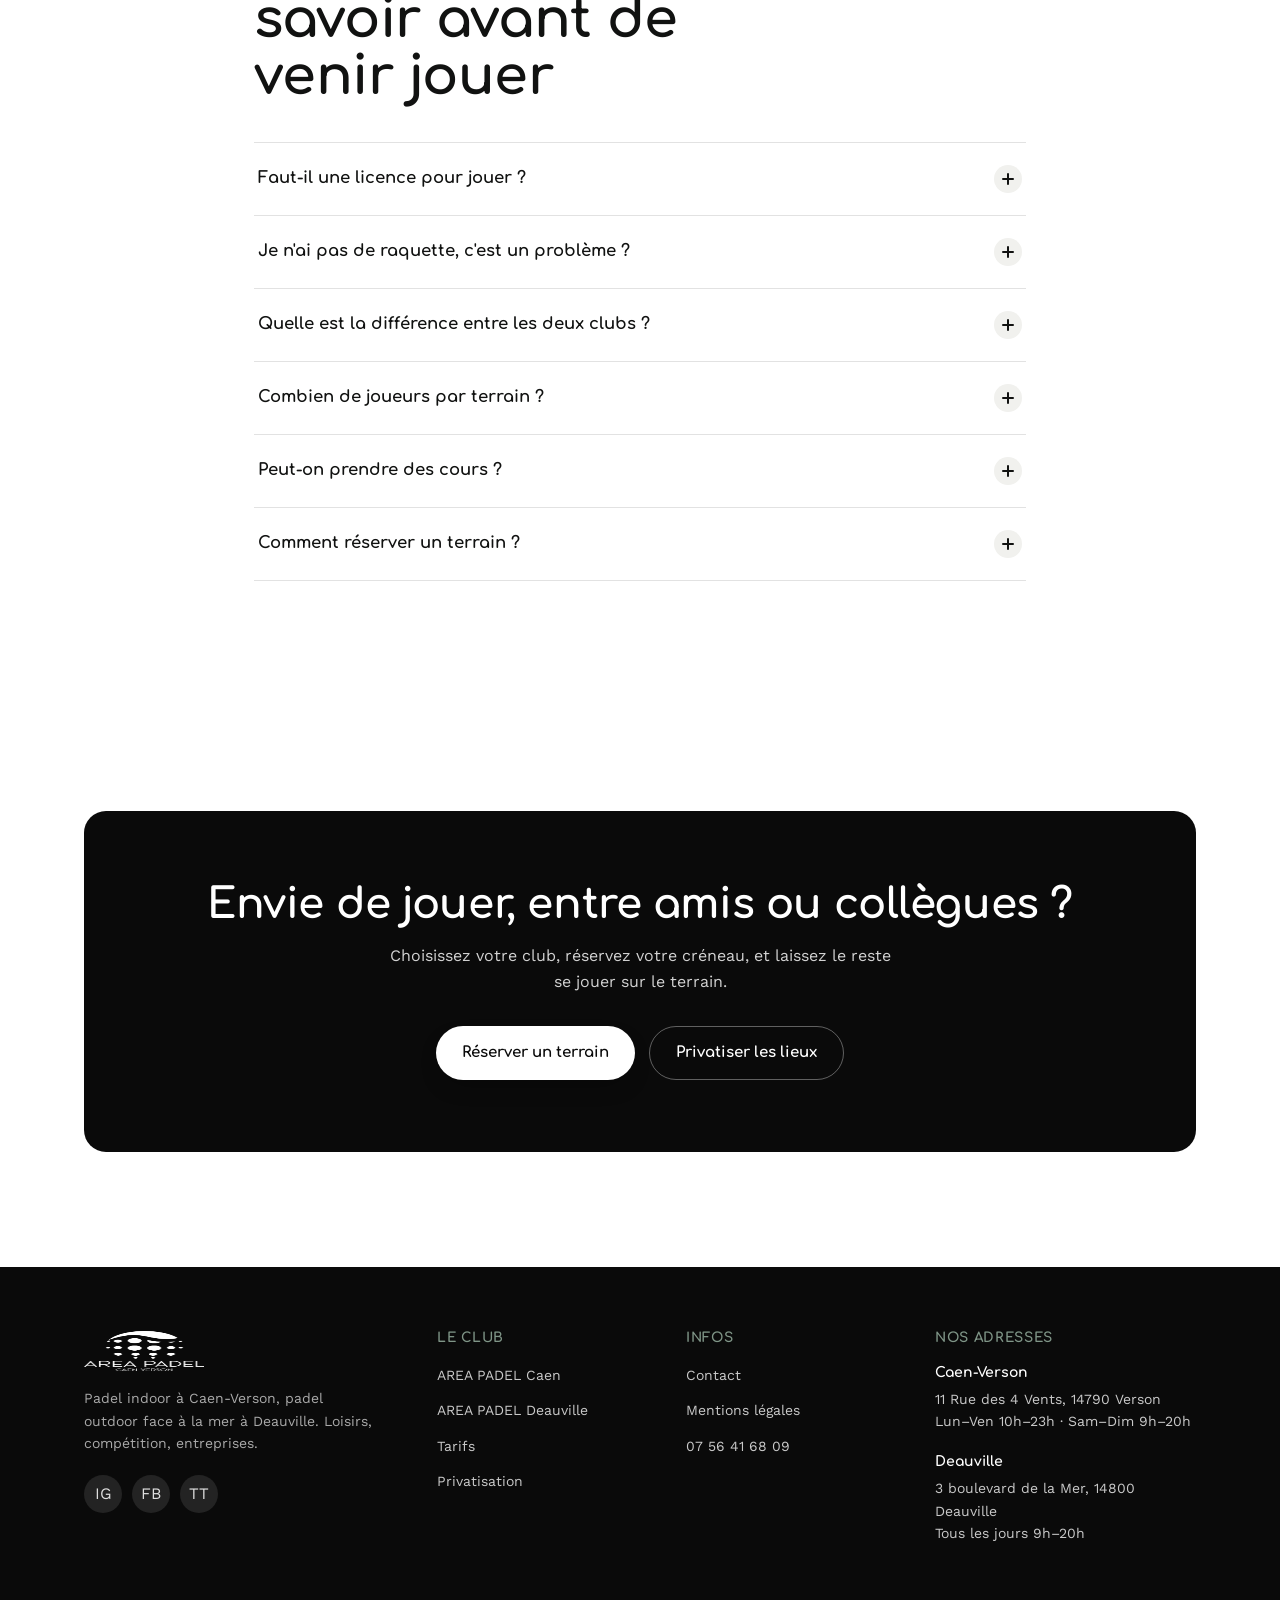
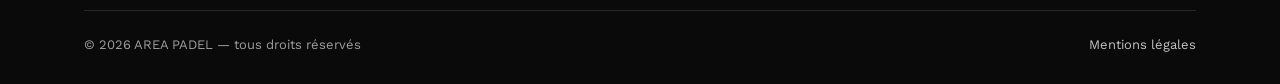
==== commit 24ac056f: "Ajoute un simulateur de tarif et une image de partage (OG) Simulateur interactif sur la page tarifs " ====
--- a/index.html
+++ b/index.html
@@ -10,8 +10,11 @@
 <meta property="og:title" content="AREA PADEL — Padel à Caen (Verson) & Deauville" />
 <meta property="og:description" content="Deux clubs, deux ambiances : indoor à Verson près de Caen, outdoor face à la mer à Deauville. Loisirs, compétition, entreprises." />
 <meta property="og:image" content="https://www.area-padel.fr/assets/img/og-image.jpg" />
+<meta property="og:image:width" content="1200" />
+<meta property="og:image:height" content="630" />
 <meta property="og:url" content="https://www.area-padel.fr/" />
 <meta property="og:locale" content="fr_FR" />
+<meta name="twitter:card" content="summary_large_image" />
 <meta name="theme-color" content="#0a0a0a" />
 <link rel="icon" href="assets/img/favicon.svg" type="image/svg+xml" />
 <link rel="preconnect" href="https://fonts.googleapis.com" />
--- a/assets/site.css
+++ b/assets/site.css
@@ -192,6 +192,41 @@
 .tarif-row .lbl{font-size:14.5px;color:var(--ink-dim)}
 .tarif-row .val{font-family:var(--f-display);font-weight:700;font-size:20px;color:var(--ink)}
 .tarif-note{margin-top:20px;font-size:13px;color:var(--ink-faint)}
+
+/* ---------- price simulator ---------- */
+.sim-card{border:1px solid var(--line);border-radius:var(--radius);background:var(--card);padding:clamp(24px,4vw,36px);margin-top:32px}
+.sim-controls{display:grid;grid-template-columns:repeat(4,1fr);gap:24px}
+.sim-group{display:flex;flex-direction:column;gap:10px;min-width:0}
+.sim-label{font-size:13px;font-weight:600;color:var(--ink-dim)}
+.sim-label .sim-sub{font-weight:400;color:var(--ink-faint)}
+.sim-pills{display:flex;flex-wrap:wrap;gap:8px}
+.sim-pill{
+  border:1.5px solid var(--line);border-radius:999px;padding:10px 16px;
+  font-family:var(--f-display);font-weight:700;font-size:13.5px;color:var(--ink-dim);
+  background:var(--card);transition:background .2s var(--ease),color .2s var(--ease),border-color .2s var(--ease);
+}
+.sim-pill:hover:not(.is-active){border-color:var(--ink);color:var(--ink)}
+.sim-pill.is-active{background:var(--ink);color:#fff;border-color:var(--ink)}
+.stepper{display:inline-flex;align-items:center;gap:14px;border:1.5px solid var(--line);border-radius:999px;padding:6px 10px;width:fit-content}
+.stepper span{min-width:14px;text-align:center;font-family:var(--f-display);font-weight:700;font-size:15px}
+.step-btn{
+  width:30px;height:30px;border-radius:50%;background:var(--paper-dim);
+  font-family:var(--f-display);font-weight:700;font-size:18px;line-height:1;
+  display:flex;align-items:center;justify-content:center;transition:background .2s var(--ease),color .2s var(--ease);
+}
+.step-btn:hover{background:var(--ink);color:#fff}
+.sim-total-wrap{
+  display:flex;justify-content:space-between;align-items:center;flex-wrap:wrap;gap:18px;
+  margin-top:32px;padding-top:28px;border-top:1px dashed var(--line);
+}
+.sim-detail{display:block;font-size:13px;color:var(--ink-faint);margin-bottom:4px}
+.sim-total{font-family:var(--f-display);font-weight:700;font-size:clamp(30px,4vw,40px)}
+@media (max-width:860px){.sim-controls{grid-template-columns:1fr 1fr}}
+@media (max-width:520px){
+  .sim-controls{grid-template-columns:1fr}
+  .sim-total-wrap{flex-direction:column;align-items:stretch}
+  .sim-total-wrap .btn{width:100%}
+}
 
 /* ---------- privatisation band ---------- */
 .priv-band{
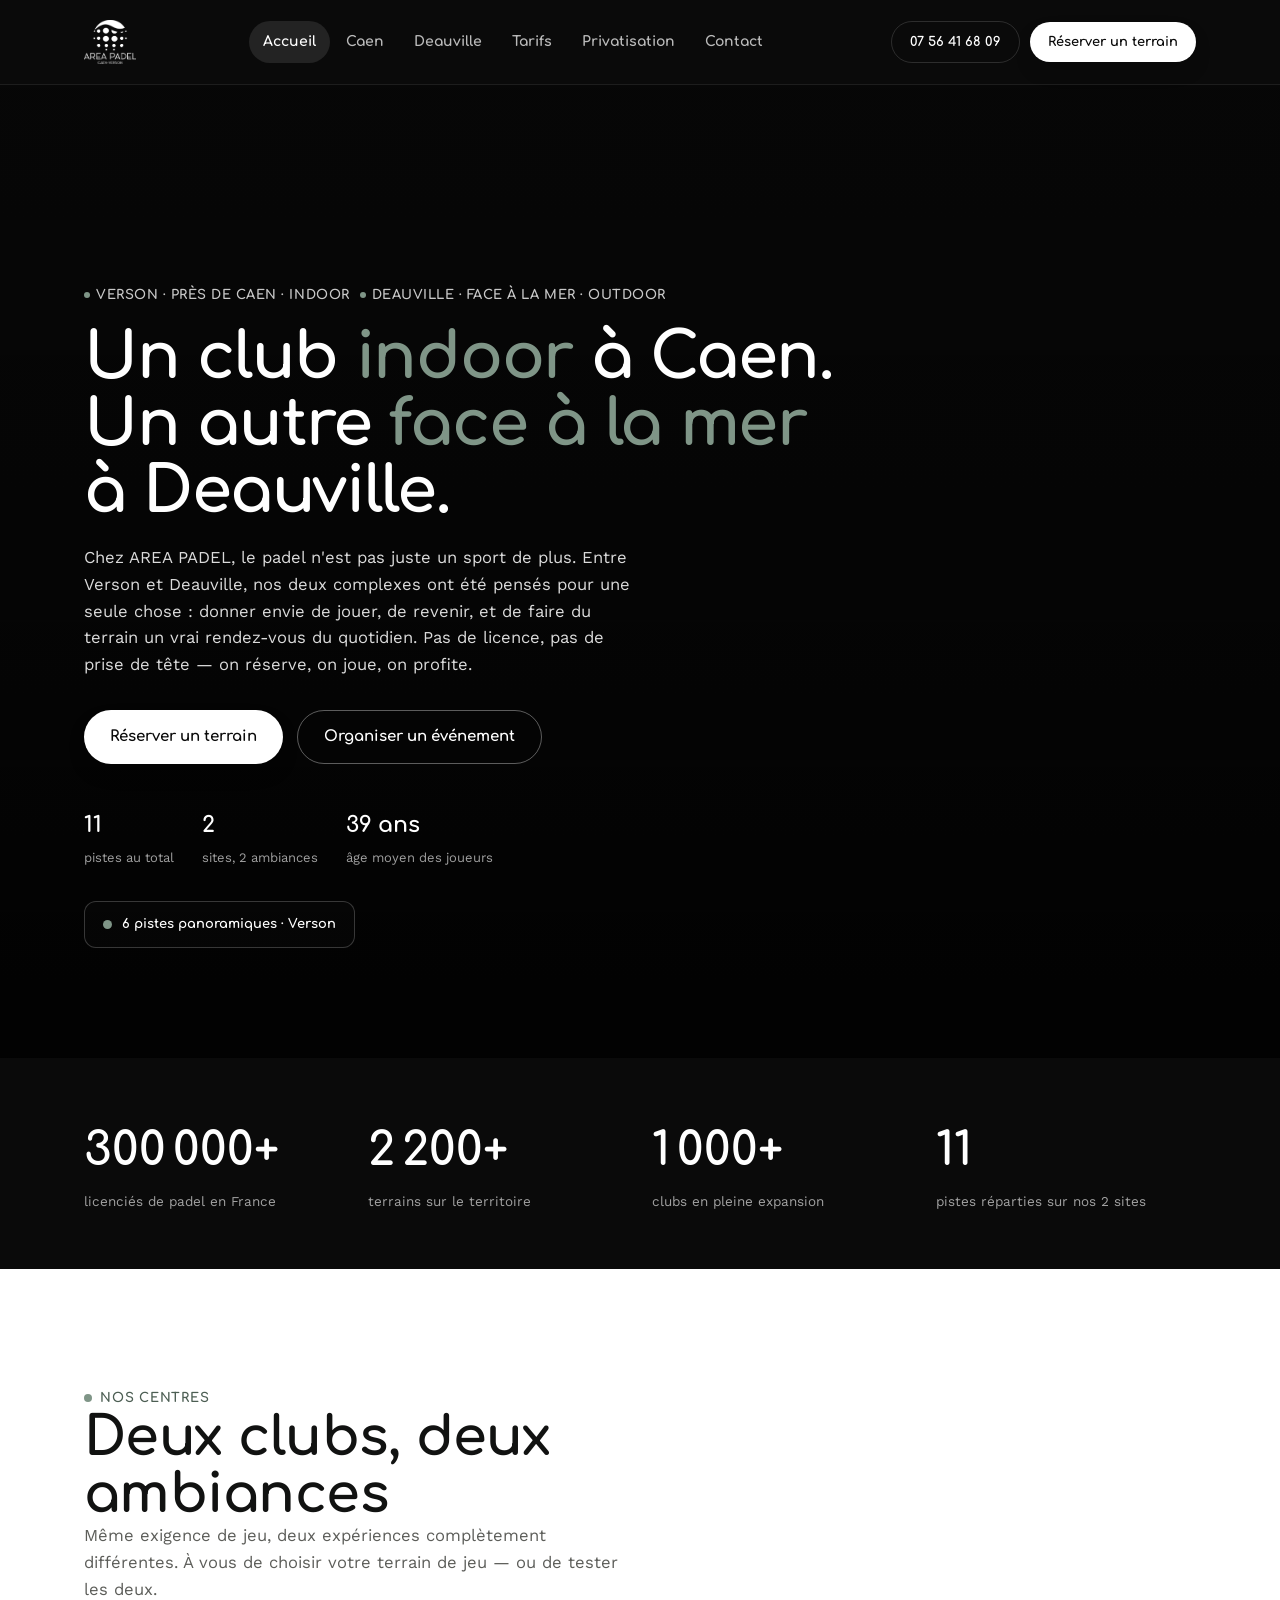
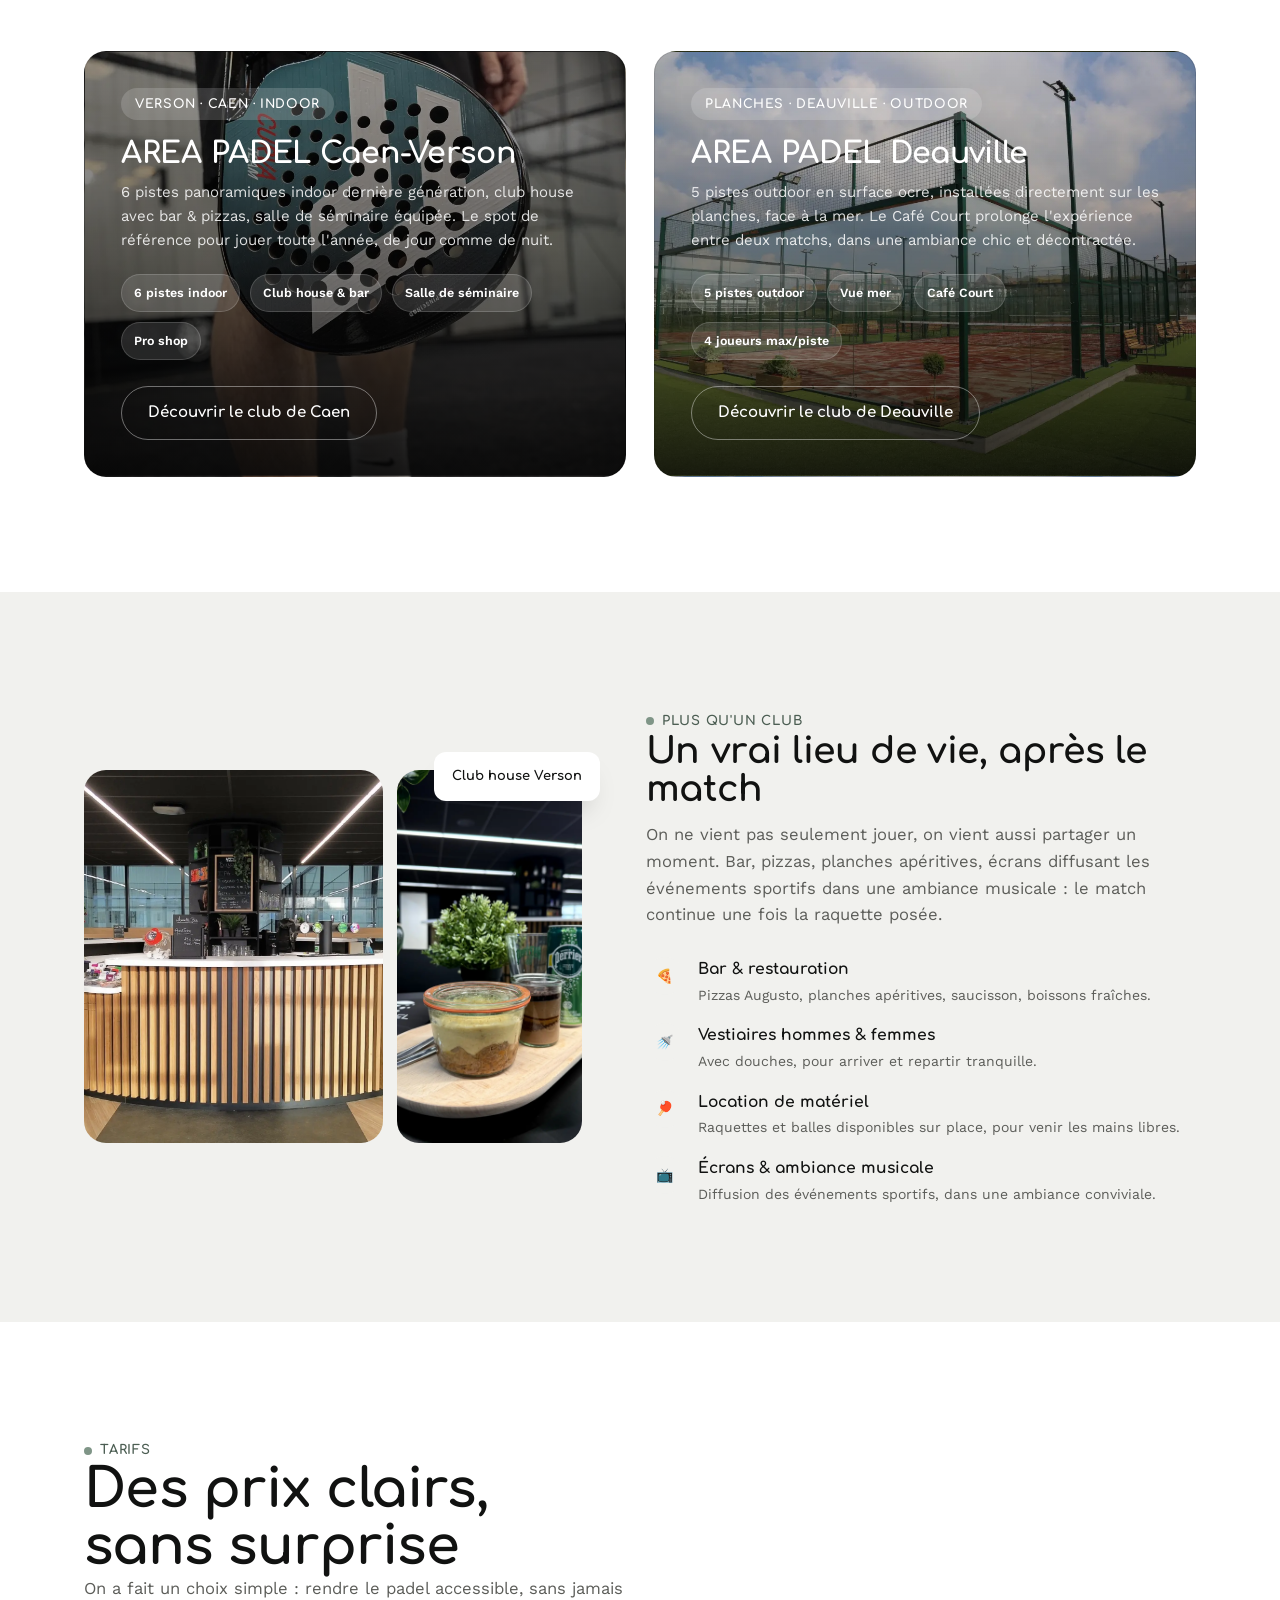
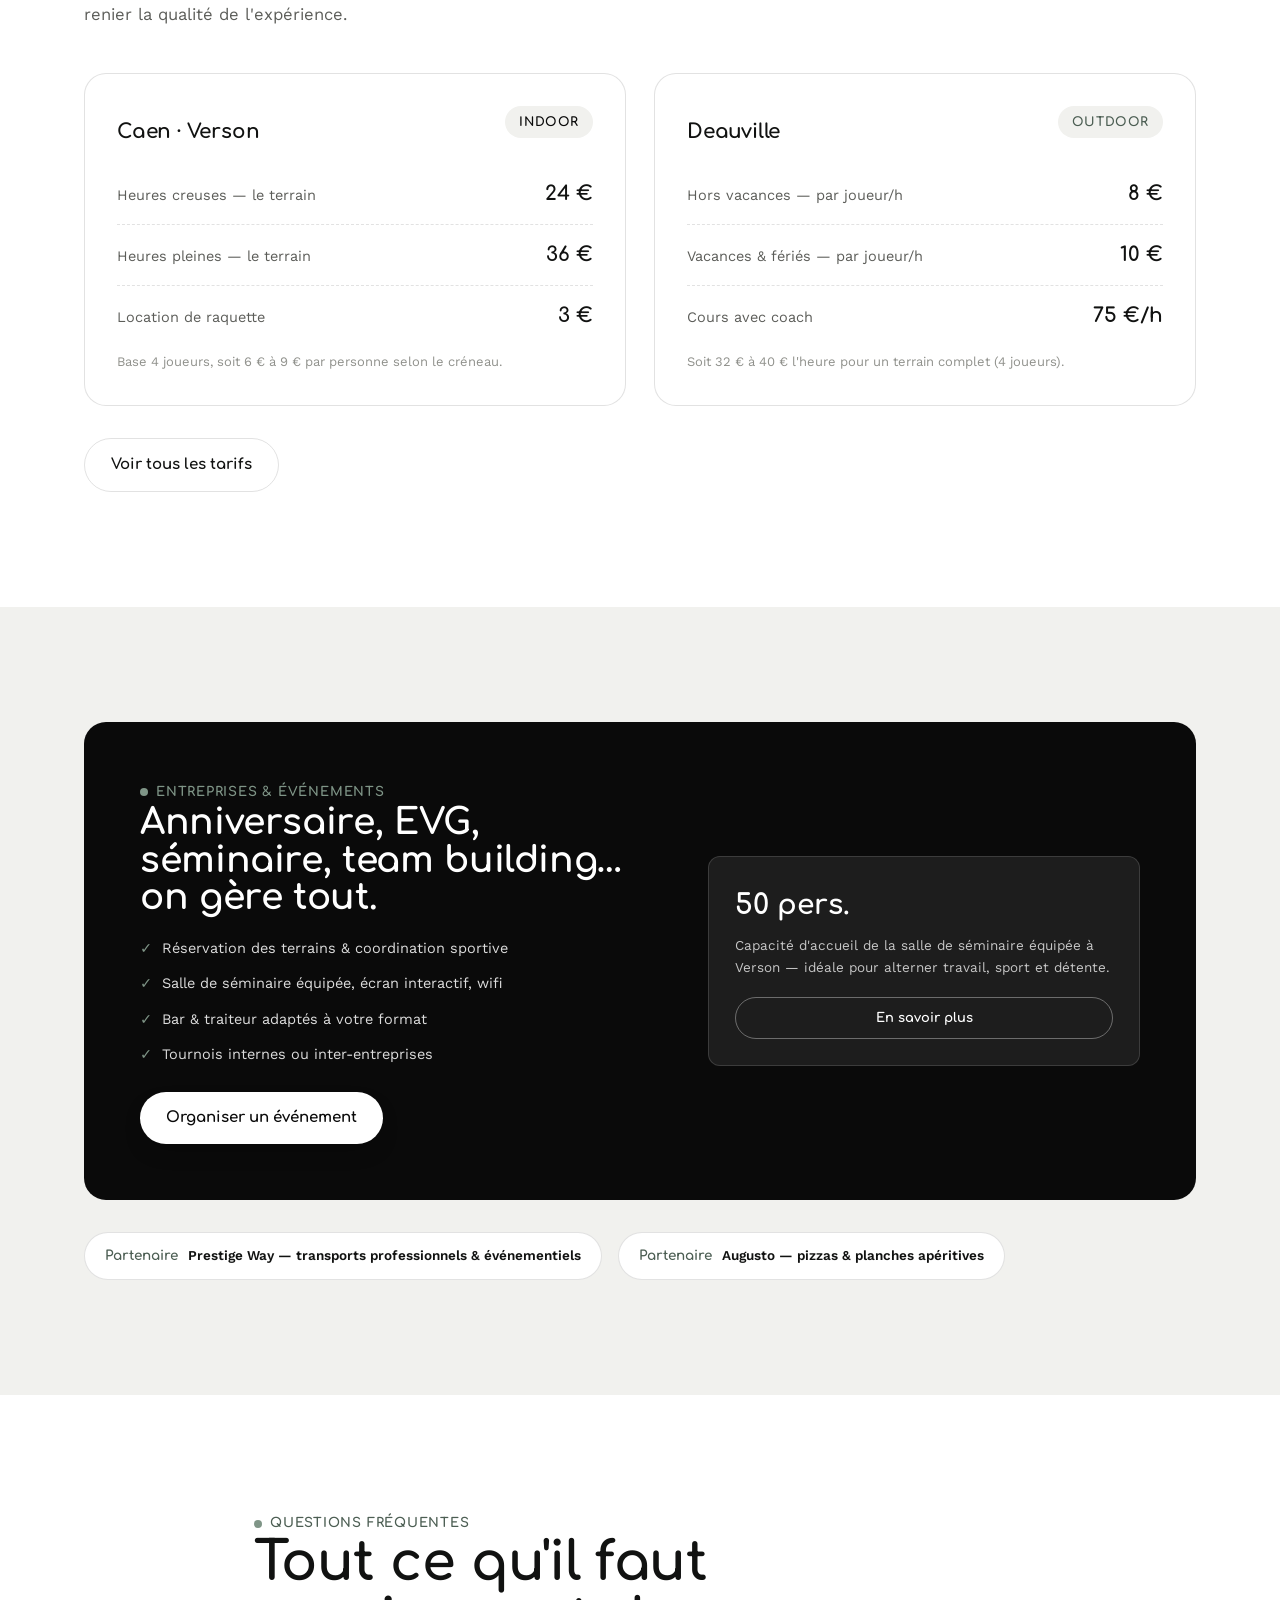
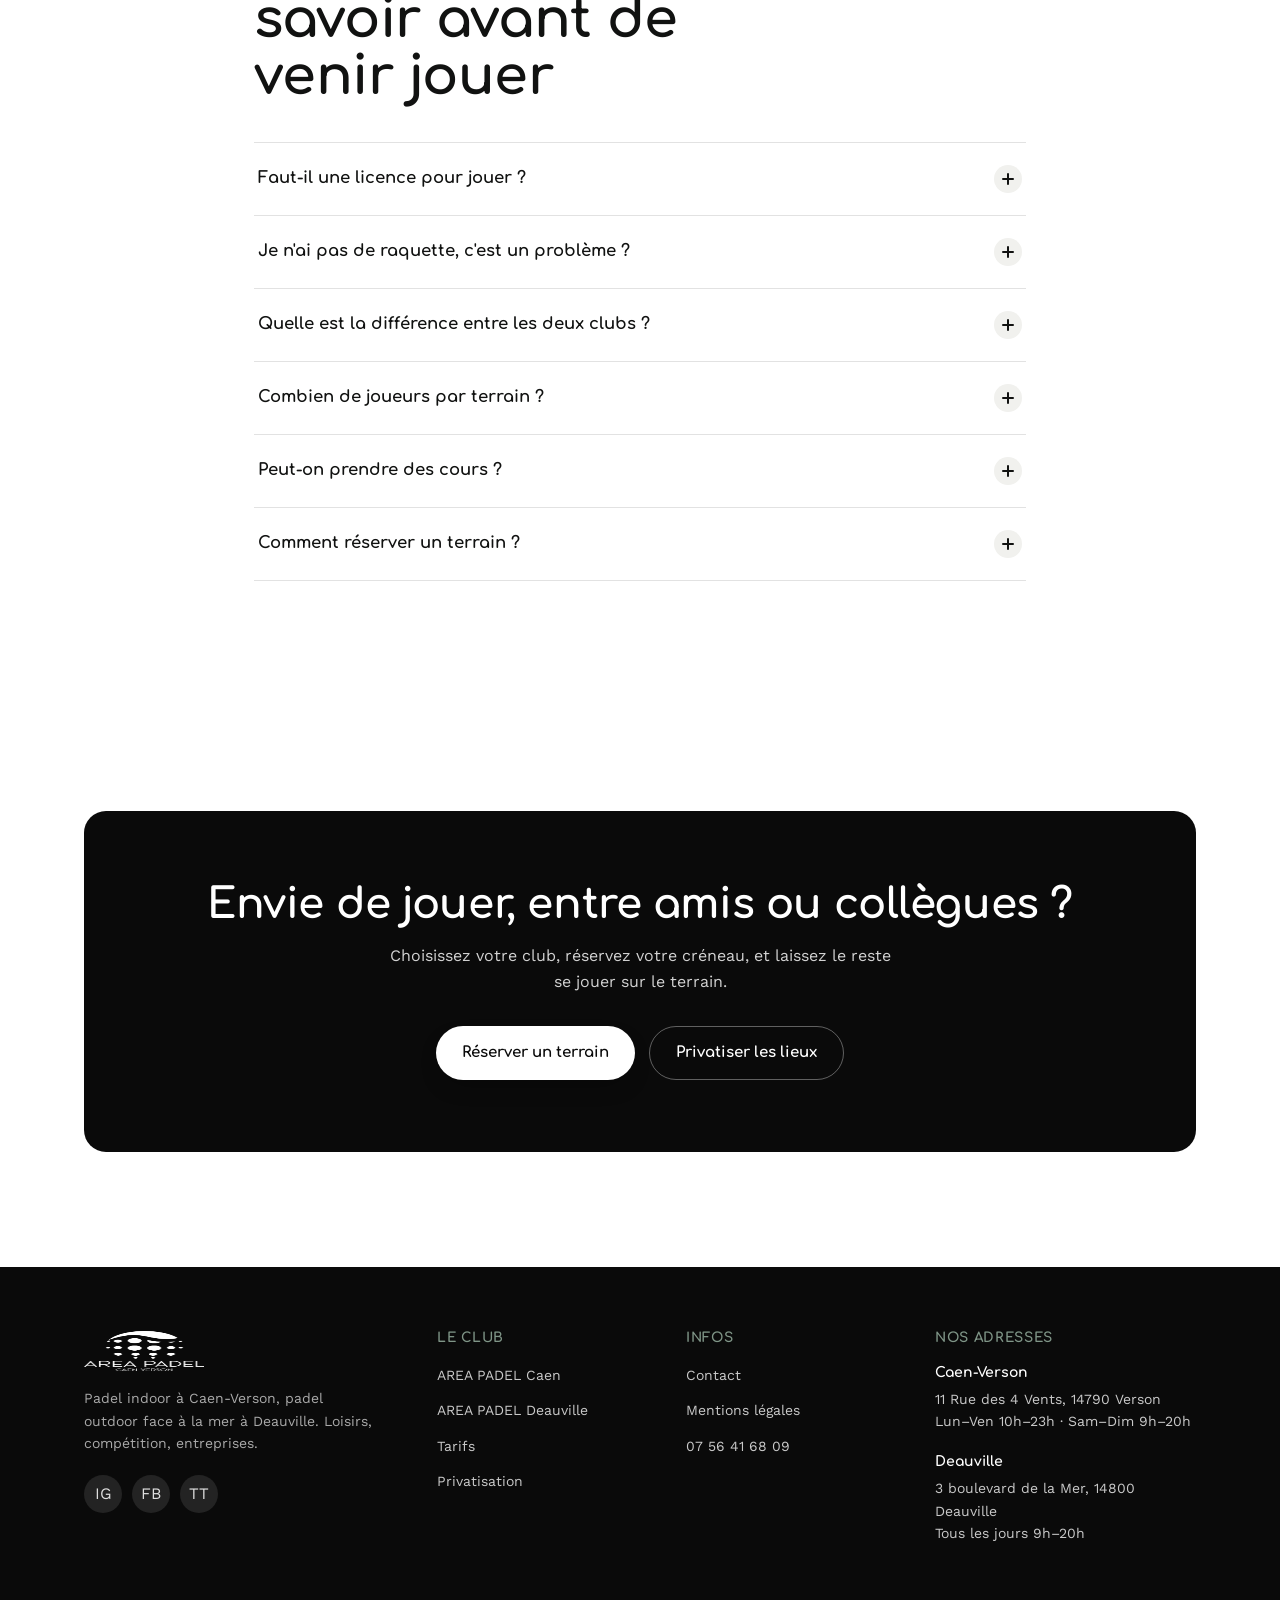
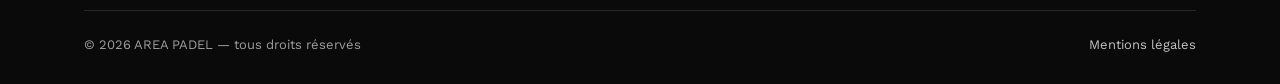
==== commit 7c9c4280: "Corrige le domaine des meta og/canonical vers l'URL de prod reelle canonical, og:url et og:image poi" ====
--- a/index.html
+++ b/index.html
@@ -5,14 +5,14 @@
 <meta name="viewport" content="width=device-width, initial-scale=1" />
 <title>AREA PADEL — Padel indoor à Caen (Verson) & outdoor face à la mer à Deauville</title>
 <meta name="description" content="AREA PADEL, deux clubs, deux ambiances : pistes indoor panoramiques à Verson près de Caen, pistes outdoor ocre face à la mer à Deauville. Réservation, cours, privatisation entreprises." />
-<link rel="canonical" href="https://www.area-padel.fr/" />
+<link rel="canonical" href="https://area-padel-iota.vercel.app/" />
 <meta property="og:type" content="website" />
 <meta property="og:title" content="AREA PADEL — Padel à Caen (Verson) & Deauville" />
 <meta property="og:description" content="Deux clubs, deux ambiances : indoor à Verson près de Caen, outdoor face à la mer à Deauville. Loisirs, compétition, entreprises." />
-<meta property="og:image" content="https://www.area-padel.fr/assets/img/og-image.jpg" />
+<meta property="og:image" content="https://area-padel-iota.vercel.app/assets/img/og-image.jpg" />
 <meta property="og:image:width" content="1200" />
 <meta property="og:image:height" content="630" />
-<meta property="og:url" content="https://www.area-padel.fr/" />
+<meta property="og:url" content="https://area-padel-iota.vercel.app/" />
 <meta property="og:locale" content="fr_FR" />
 <meta name="twitter:card" content="summary_large_image" />
 <meta name="theme-color" content="#0a0a0a" />
@@ -29,7 +29,7 @@
     {
       "@type": "SportsActivityLocation",
       "name": "AREA PADEL Caen-Verson",
-      "url": "https://www.area-padel.fr/le-club-padel/",
+      "url": "https://area-padel-iota.vercel.app/caen.html",
       "telephone": "+33756416809",
       "address": {"@type":"PostalAddress","streetAddress":"11 Rue des 4 Vents","postalCode":"14790","addressLocality":"Verson","addressCountry":"FR"},
       "openingHoursSpecification": [
@@ -40,7 +40,7 @@
     {
       "@type": "SportsActivityLocation",
       "name": "AREA PADEL Deauville",
-      "url": "https://www.area-padel.fr/padel-deauville/",
+      "url": "https://area-padel-iota.vercel.app/deauville.html",
       "telephone": "+33626990996",
       "address": {"@type":"PostalAddress","streetAddress":"3 boulevard de la Mer","postalCode":"14800","addressLocality":"Deauville","addressCountry":"FR"},
       "openingHoursSpecification": [
